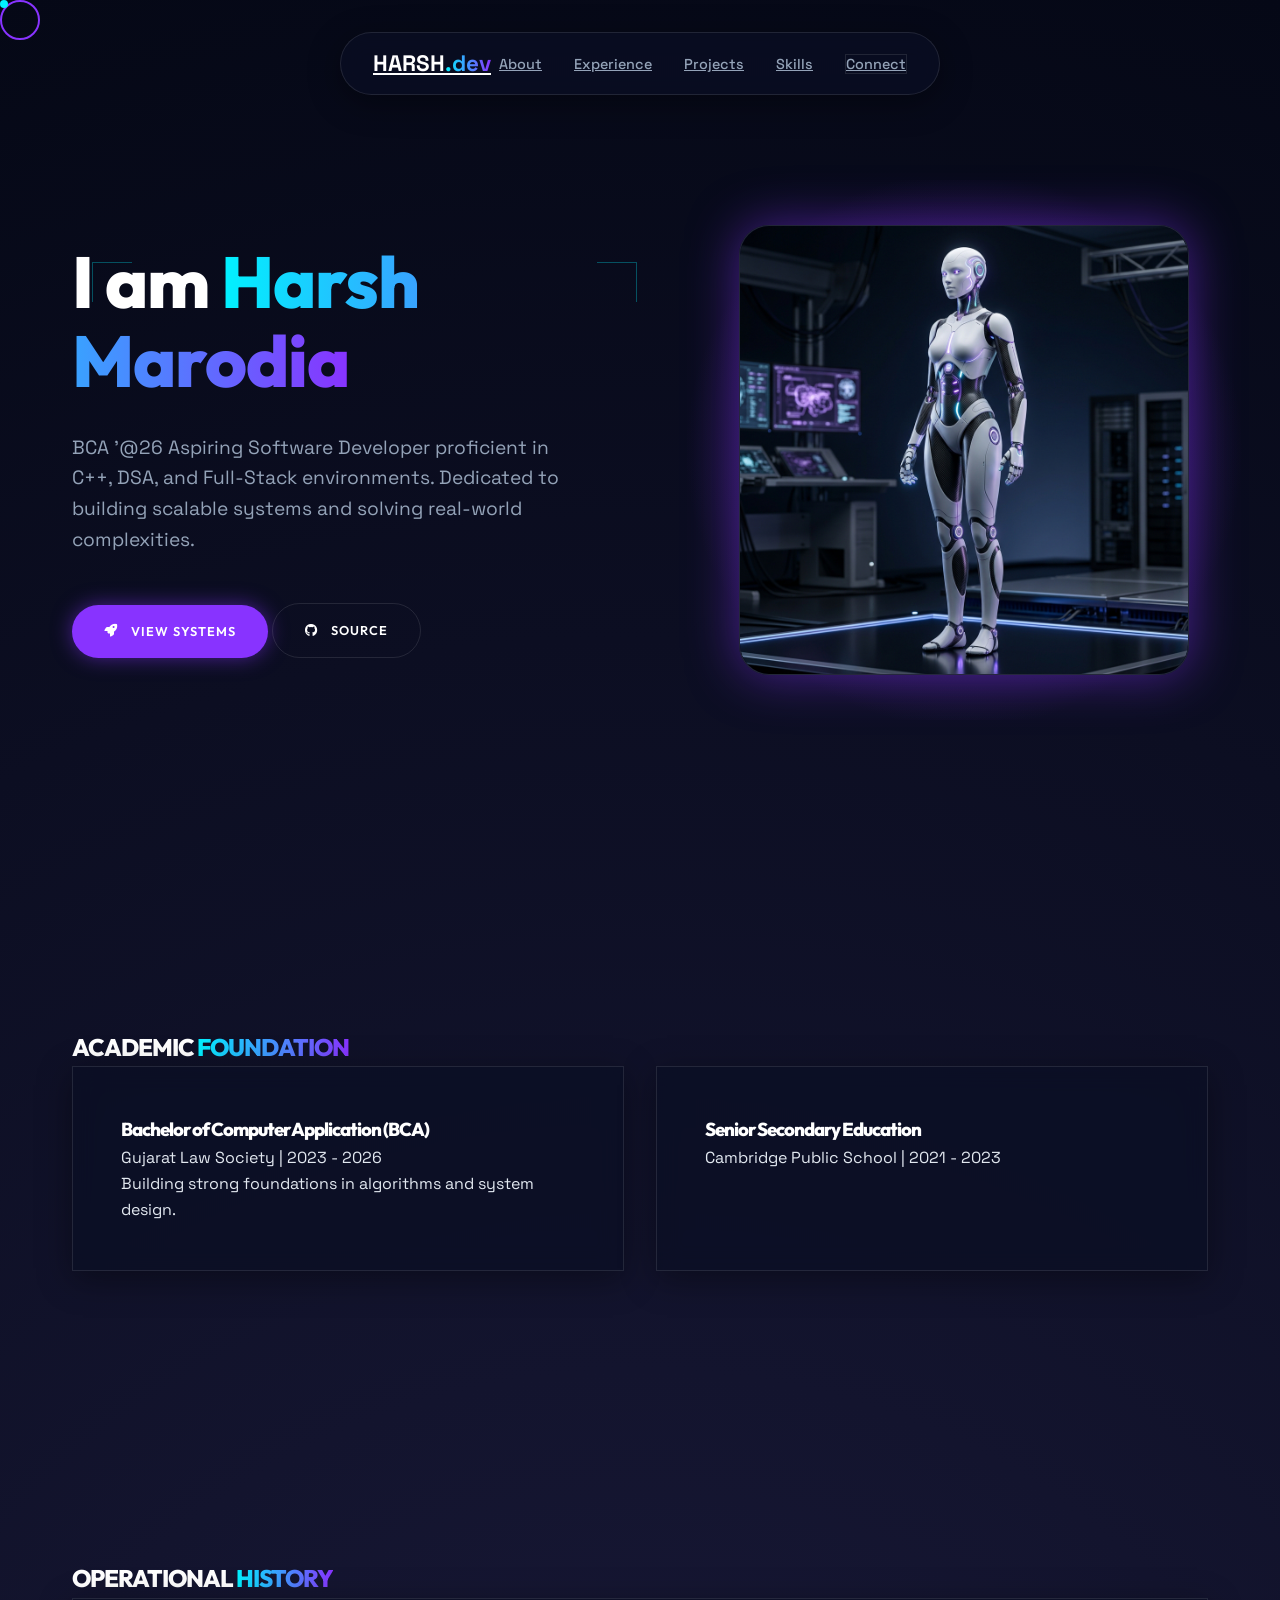
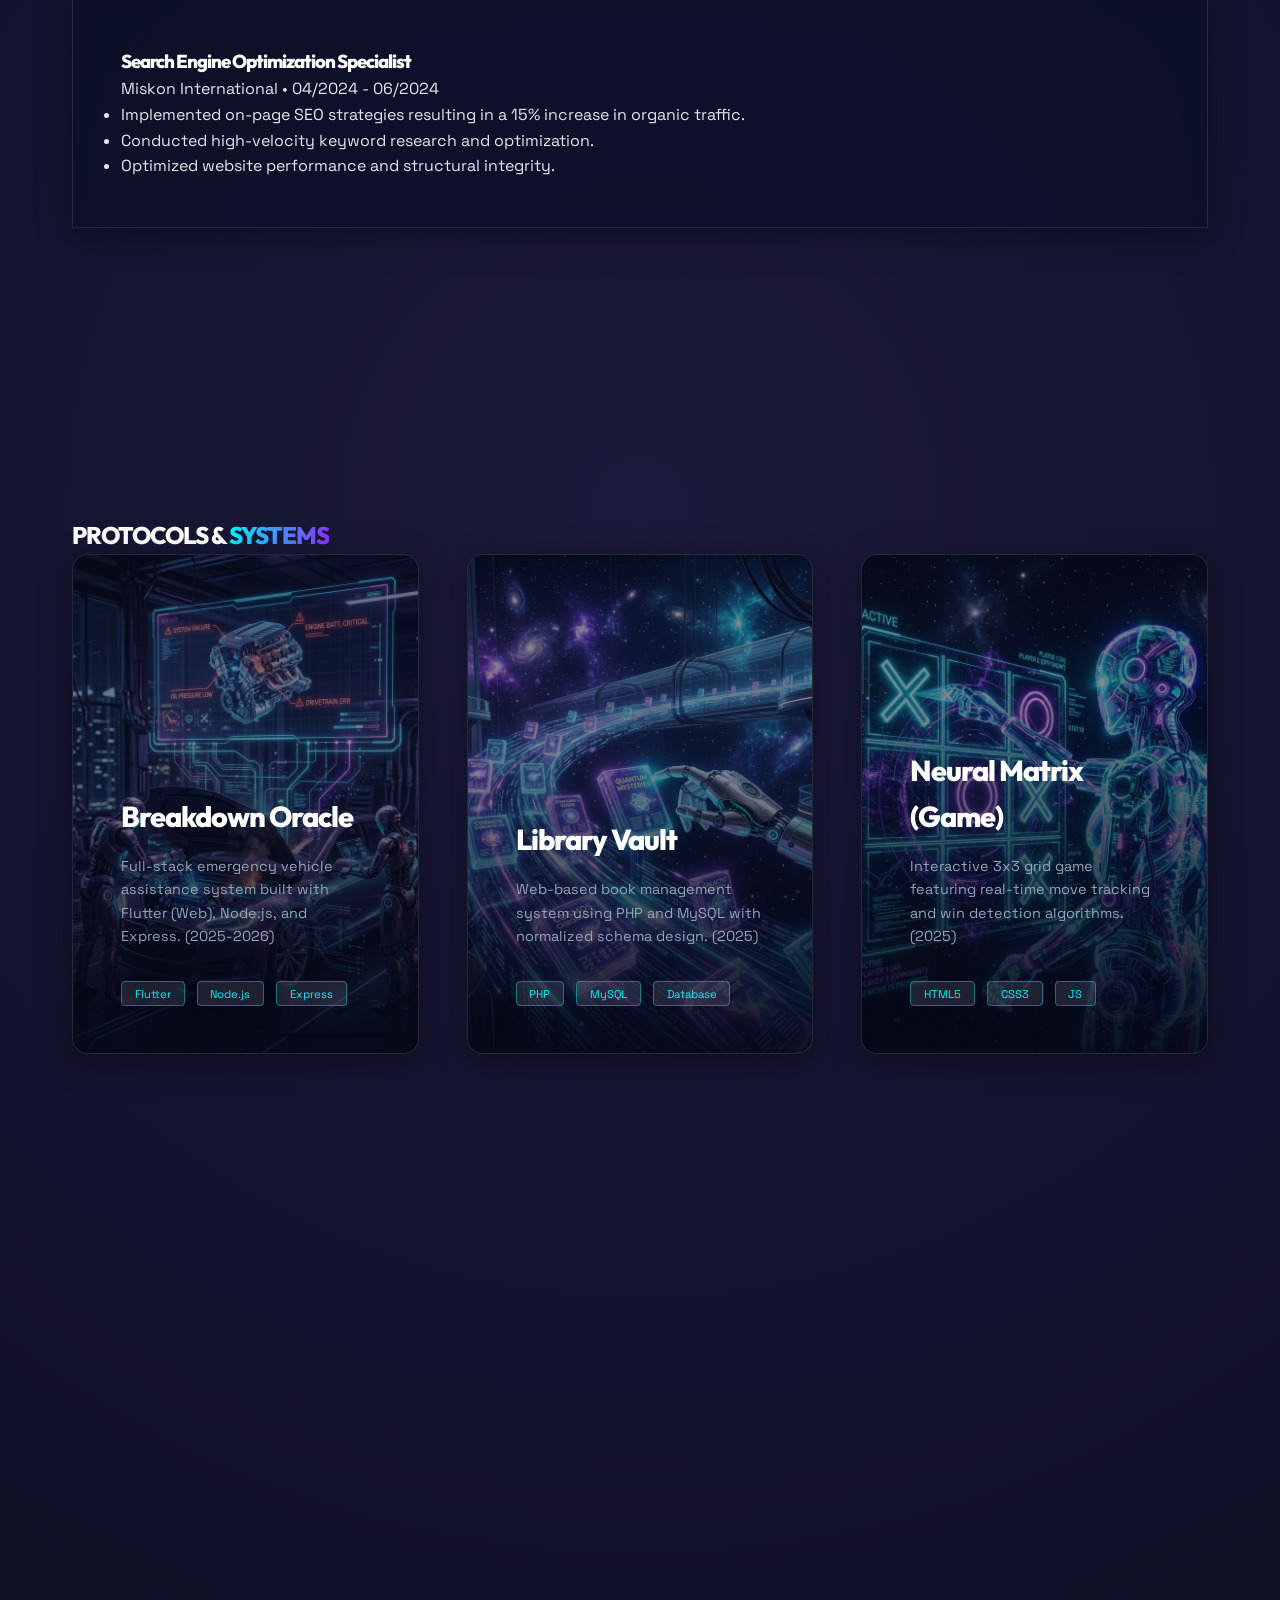
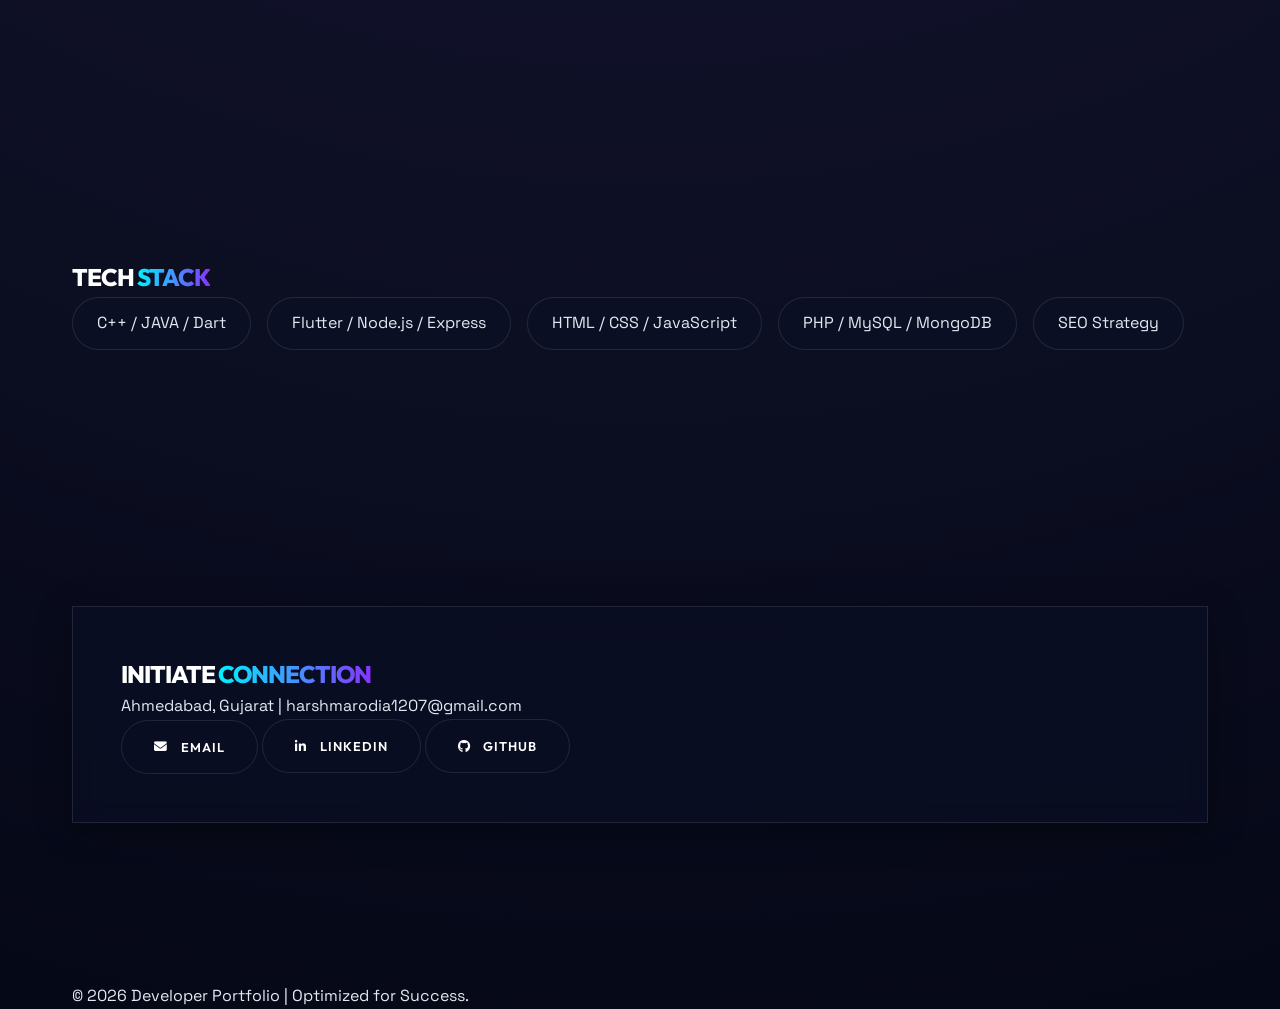
==== index.html @ f9ad29bb "fix: restore CSS layout and authentic resume content" ====
<!DOCTYPE html>
<html lang="en">
<head>
    <meta charset="UTF-8">
    <meta name="viewport" content="width=device-width, initial-scale=1.0">
    <title>Harsh Marodia | AI-Powered Software Developer & Full Stack Engineer</title>
    
    <!-- Primary SEO -->
    <meta name="title" content="Harsh Marodia | AI-Powered Software Developer">
    <meta name="description" content="Official Portfolio of Harsh Marodia. A visionary Software Developer specializing in AI integration, Full-Stack systems, and high-performance Web/Mobile applications.">
    <meta name="keywords" content="Harsh Marodia, Software Developer, AI Engineer, Full Stack Developer, Ahmedabad, Flutter, Node.js, PHP, Portfolio">
    <meta name="author" content="Harsh Marodia">

    <!-- Open Graph / Facebook -->
    <meta property="og:type" content="website">
    <meta property="og:url" content="https://github.com/Harshmarodia/harsh-marodia">
    <meta property="og:title" content="Harsh Marodia | AI-Powered Software Developer">
    <meta property="og:description" content="Exploring the intersection of AI and robust software engineering. View my latest protocols and systems.">
    <meta property="og:image" content="./hero_ai.png">

    <!-- Twitter -->
    <meta property="twitter:card" content="summary_large_image">
    <meta property="twitter:url" content="https://github.com/Harshmarodia/harsh-marodia">
    <meta property="twitter:title" content="Harsh Marodia | AI-Powered Software Developer">
    <meta property="twitter:description" content="Exploring the intersection of AI and robust software engineering. View my latest protocols and systems.">
    <meta property="twitter:image" content="./hero_ai.png">

    <!-- JSON-LD Structured Data for Google -->
    <script type="application/ld+json">
    {
      "@context": "https://schema.org",
      "@type": "Person",
      "name": "Harsh Marodia",
      "jobTitle": "Software Developer",
      "url": "https://github.com/Harshmarodia",
      "sameAs": [
        "https://linkedin.com/in/harsh-marodia-51506a228",
        "https://github.com/Harshmarodia"
      ],
      "knowsAbout": ["Artificial Intelligence", "Web Development", "Flutter", "Node.js", "C++"],
      "description": "Software Developer architecting next-gen digital environments with a focus on AI integration."
    }
    </script>
    
    <!-- Google Fonts -->
    <link rel="preconnect" href="https://fonts.googleapis.com">
    <link rel="preconnect" href="https://fonts.gstatic.com" crossorigin>
    
    <!-- Font Awesome for Icons -->
    <link rel="stylesheet" href="https://cdnjs.cloudflare.com/ajax/libs/font-awesome/6.4.0/css/all.min.css">
    
    <link rel="stylesheet" href="./index.css">
</head>
<body>
    <!-- Custom Cursor -->
    <div class="cursor-dot"></div>
    <div class="cursor-outline"></div>

    <!-- Mesh Gradient Background -->
    <div class="mesh-gradient">
        <div class="mesh-ball ball-1"></div>
        <div class="mesh-ball ball-2"></div>
        <div class="mesh-ball ball-3"></div>
    </div>

    <!-- Navigation -->
    <nav class="navbar glass" id="navbar">
        <div class="nav-container">
            <a href="#home" class="logo">HARSH<span class="gradient-text">.dev</span></a>
            <ul class="nav-links" id="nav-links">
                <li><a href="#about">About</a></li>
                <li><a href="#experience">Experience</a></li>
                <li><a href="#projects">Projects</a></li>
                <li><a href="#skills">Skills</a></li>
                <li><a href="#contact" class="btn-nav btn-outline">Connect</a></li>
            </ul>
            <div class="hamburger" id="hamburger">
                <i class="fas fa-bars"></i>
            </div>
        </div>
    </nav>

    <!-- Hero Section -->
    <header id="home" class="hero">
        <div class="container hero-grid">
            <div class="hero-content reveal-up">
                <div class="hud-corner tl"></div>
                <div class="hud-corner tr"></div>
                <h1 class="name">I am <span class="gradient-text">Harsh Marodia</span></h1>
                <p class="summary">
                    BCA '@26 Aspiring Software Developer proficient in C++, DSA, and Full-Stack environments. Dedicated to building scalable systems and solving real-world complexities.
                </p>
                <div class="hero-cta">
                    <a href="#projects" class="btn btn-primary"><i class="fas fa-rocket"></i> View Systems</a>
                    <a href="https://github.com/Harshmarodia" target="_blank" class="btn btn-outline"><i class="fab fa-github"></i> Source</a>
                </div>
            </div>
            <div class="hero-visual reveal-up">
                <div class="hero-aura"></div>
                <div class="hero-image-wrapper glass">
                    <img src="./hero_ai.png" alt="Futuristic AI representaton of Software Engineering">
                </div>
            </div>
        </div>
    </header>

    <!-- About Section -->
    <section id="about" class="section">
        <div class="container reveal-up">
            <div class="section-title">
                <h2>ACADEMIC <span class="gradient-text">FOUNDATION</span></h2>
            </div>
            <div class="grid-2">
                <div class="glass exp-card">
                    <h3>Bachelor of Computer Application (BCA)</h3>
                    <p class="text-dim">Gujarat Law Society | 2023 - 2026</p>
                    <p>Building strong foundations in algorithms and system design.</p>
                </div>
                <div class="glass exp-card">
                    <h3>Senior Secondary Education</h3>
                    <p class="text-dim">Cambridge Public School | 2021 - 2023</p>
                </div>
            </div>
        </div>
    </section>

    <!-- Experience Section -->
    <section id="experience" class="section">
        <div class="container reveal-up">
            <div class="section-title">
                <h2>OPERATIONAL <span class="gradient-text">HISTORY</span></h2>
            </div>
            <div class="timeline-container">
                <div class="glass exp-card reveal-up">
                    <div class="exp-header">
                        <div>
                            <h3 class="role">Search Engine Optimization Specialist</h3>
                            <span class="company">Miskon International  •  04/2024 - 06/2024</span>
                        </div>
                    </div>
                    <ul class="duties">
                        <li>Implemented on-page SEO strategies resulting in a 15% increase in organic traffic.</li>
                        <li>Conducted high-velocity keyword research and optimization.</li>
                        <li>Optimized website performance and structural integrity.</li>
                    </ul>
                </div>
            </div>
        </div>
    </section>

    <!-- Projects Section -->
    <section id="projects" class="section">
        <div class="container">
            <div class="section-title reveal-up">
                <h2>PROTOCOLS & <span class="gradient-text">SYSTEMS</span></h2>
            </div>
            
            <div class="projects-grid">
                <!-- Project: On-Demand Vehicle Service -->
                <div class="project-card glass reveal-up">
                    <div class="project-img-container">
                        <img src="./breakdown_ai.png" alt="On-Demand Vehicle Service App Visualization">
                    </div>
                    <div class="project-info">
                        <h3>Breakdown Oracle</h3>
                        <p>Full-stack emergency vehicle assistance system built with Flutter (Web), Node.js, and Express. (2025-2026)</p>
                        <div class="tech-stack">
                            <span class="tech-tag">Flutter</span>
                            <span class="tech-tag">Node.js</span>
                            <span class="tech-tag">Express</span>
                        </div>
                    </div>
                </div>

                <!-- Project: Library Management -->
                <div class="project-card glass reveal-up">
                    <div class="project-img-container">
                        <img src="./library_ai.png" alt="Library Management System Visualization">
                    </div>
                    <div class="project-info">
                        <h3>Library Vault</h3>
                        <p>Web-based book management system using PHP and MySQL with normalized schema design. (2025)</p>
                        <div class="tech-stack">
                            <span class="tech-tag">PHP</span>
                            <span class="tech-tag">MySQL</span>
                            <span class="tech-tag">Database</span>
                        </div>
                    </div>
                </div>

                <!-- Project: Tic Tac Toe -->
                <div class="project-card glass reveal-up">
                    <div class="project-img-container">
                        <img src="./tictactoe_ai.png" alt="Tic Tac Toe Game Visualization">
                    </div>
                    <div class="project-info">
                        <h3>Neural Matrix (Game)</h3>
                        <p>Interactive 3x3 grid game featuring real-time move tracking and win detection algorithms. (2025)</p>
                        <div class="tech-stack">
                            <span class="tech-tag">HTML5</span>
                            <span class="tech-tag">CSS3</span>
                            <span class="tech-tag">JS</span>
                        </div>
                    </div>
                </div>

                <!-- Project: Blog -->
                <div class="project-card glass reveal-up">
                    <div class="project-img-container">
                        <img src="./blog_ai.png" alt="Multi-page Blog Visualization">
                    </div>
                    <div class="project-info">
                        <h3>Global Blog Portal</h3>
                        <p>Responsive multi-page blog system focusing on navigation and layout structuring. (2023)</p>
                        <div class="tech-stack">
                            <span class="tech-tag">HTML</span>
                            <span class="tech-tag">CSS</span>
                            <span class="tech-tag">JS</span>
                        </div>
                    </div>
                </div>

                <!-- Project: e-Commerce -->
                <div class="project-card glass reveal-up">
                    <div class="project-img-container">
                        <img src="./ecommerce_ai.png" alt="e-Commerce Webpage Visualization">
                    </div>
                    <div class="project-info">
                        <h3>E-Commerce Frontier</h3>
                        <p>Shopify-based store with customized product pages and optimized UI/UX flows. (2024)</p>
                        <div class="tech-stack">
                            <span class="tech-tag">Shopify</span>
                            <span class="tech-tag">UI/UX</span>
                            <span class="tech-tag">Design</span>
                        </div>
                    </div>
                </div>

                <!-- Project: Coffee Blog -->
                <div class="project-card glass reveal-up">
                    <div class="project-img-container">
                        <img src="./blog_ai.png" alt="Coffee Blog Visualization">
                    </div>
                    <div class="project-info">
                        <h3>Brew Master Blog</h3>
                        <p>WordPress-powered blog integrated with WooCommerce for coffee enthusiasts. (2024)</p>
                        <div class="tech-stack">
                            <span class="tech-tag">WordPress</span>
                            <span class="tech-tag">WooCommerce</span>
                        </div>
                    </div>
                </div>
            </div>
        </div>
    </section>

    <!-- Skills Cloud -->
    <section id="skills" class="section">
        <div class="container reveal-up">
            <div class="section-title">
                <h2>TECH <span class="gradient-text">STACK</span></h2>
            </div>
            <div class="tag-cloud">
                <span class="skill-tag">C++ / JAVA / Dart</span>
                <span class="skill-tag">Flutter / Node.js / Express</span>
                <span class="skill-tag">HTML / CSS / JavaScript</span>
                <span class="skill-tag">PHP / MySQL / MongoDB</span>
                <span class="skill-tag">SEO Strategy</span>
            </div>
        </div>
    </section>

    <!-- Contact & Networking -->
    <section id="contact" class="section">
        <div class="container reveal-up">
            <div class="glass exp-card text-center">
                <h2>INITIATE <span class="gradient-text">CONNECTION</span></h2>
                <p>Ahmedabad, Gujarat | harshmarodia1207@gmail.com</p>
                <div class="contact-links mt-3">
                    <a href="mailto:harshmarodia1207@gmail.com" class="btn btn-outline"><i class="fas fa-envelope"></i> EMAIL</a>
                    <a href="https://linkedin.com/in/harsh-marodia-51506a228" target="_blank" class="btn btn-outline"><i class="fab fa-linkedin-in"></i> LINKEDIN</a>
                    <a href="https://github.com/Harshmarodia" target="_blank" class="btn btn-outline"><i class="fab fa-github"></i> GITHUB</a>
                </div>
            </div>
        </div>
    </section>

    <footer class="footer">
        <div class="container flex-footer">
            <p class="text-dim">&copy; 2026 Developer Portfolio | Optimized for Success.</p>
        </div>
    </footer>

    <script src="./main.js"></script>
</body>
</html>
---- index.css ----
@import url('https://fonts.googleapis.com/css2?family=Outfit:wght@300;400;500;600;700;800&family=Space+Grotesk:wght@300;400;500;600;700&display=swap');

:root {
  /* Elite Cyber-Premium Palette */
  --bg-deep: #050816;
  --bg-dark: #0a0f24;
  --bg-glass: rgba(10, 15, 36, 0.7);
  
  --primary: #8833ff; /* Cosmic Violet */
  --primary-glow: rgba(136, 51, 255, 0.5);
  --accent: #00f2ff; /* Cyan Flare */
  --accent-glow: rgba(0, 242, 255, 0.4);
  
  --text-main: #e2e8f0;
  --text-dim: #94a3b8;
  --text-white: #ffffff;
  
  --border-glass: rgba(255, 255, 255, 0.1);
  --radius-lg: 16px;
  --radius-md: 12px;
  
  --font-heading: 'Outfit', sans-serif;
  --font-body: 'Space Grotesk', sans-serif;
  
  --transition: 0.4s cubic-bezier(0.23, 1, 0.32, 1);
}

* {
  margin: 0;
  padding: 0;
  box-sizing: border-box;
  cursor: none; /* We use custom cursor */
}

html {
  scroll-behavior: smooth;
  background-color: var(--bg-deep);
  color: var(--text-main);
  font-family: var(--font-body);
  overflow-x: hidden;
}

body {
  line-height: 1.6;
  -webkit-font-smoothing: antialiased;
  background: radial-gradient(circle at 50% 50%, #1a1a3a 0%, #050816 100%);
}

/* Custom Cursor */
.cursor-dot {
  width: 8px;
  height: 8px;
  background: var(--accent);
  position: fixed;
  border-radius: 50%;
  pointer-events: none;
  z-index: 9999;
  transition: transform 0.1s ease;
}

.cursor-outline {
  width: 40px;
  height: 40px;
  border: 2px solid var(--primary);
  position: fixed;
  border-radius: 50%;
  pointer-events: none;
  z-index: 9998;
  transition: all 0.2s ease-out;
}

/* Mesh Gradient Background */
.mesh-gradient {
  position: fixed;
  top: 0;
  left: 0;
  width: 100%;
  height: 100%;
  z-index: -1;
  overflow: hidden;
  filter: blur(100px);
  opacity: 0.4;
}

.mesh-ball {
  position: absolute;
  border-radius: 50%;
  animation: float 20s infinite alternate;
}

.ball-1 { width: 600px; height: 600px; background: var(--primary); top: -10%; left: -10%; }
.ball-2 { width: 500px; height: 500px; background: var(--accent); bottom: -10%; right: -10%; animation-duration: 25s; }
.ball-3 { width: 400px; height: 400px; background: #ff3388; top: 40%; left: 30%; animation-duration: 30s; }

@keyframes float {
  0% { transform: translate(0, 0) scale(1); }
  100% { transform: translate(100px, 50px) scale(1.2); }
}

/* Glassmorphism Classes */
.glass {
  background: var(--bg-glass);
  backdrop-filter: blur(12px);
  -webkit-backdrop-filter: blur(12px);
  border: 1px solid var(--border-glass);
  box-shadow: 0 8px 32px 0 rgba(0, 0, 0, 0.37);
}

/* Utilities */
.container {
  max-width: 1200px;
  margin: 0 auto;
  padding: 0 2rem;
}

.section { padding: 8rem 0; position: relative; }
.reveal-up { opacity: 0; transform: translateY(40px); transition: all 1s var(--transition); }
.reveal-up.active { opacity: 1; transform: translateY(0); }

/* Typography */
h1, h2, h3 { font-family: var(--font-heading); font-weight: 800; color: var(--text-white); letter-spacing: -1px; }
.gradient-text { background: linear-gradient(90deg, var(--accent), var(--primary)); -webkit-background-clip: text; -webkit-text-fill-color: transparent; }

/* Navbar */
.navbar {
  position: fixed;
  top: 2rem;
  left: 50%;
  transform: translateX(-50%);
  width: auto;
  min-width: 600px;
  padding: 0.8rem 2rem;
  border-radius: 50px;
  z-index: 1000;
  transition: all var(--transition);
}

.navbar.scrolled {
  top: 1rem;
  padding: 0.5rem 1.5rem;
  min-width: 500px;
}

.nav-container { display: flex; justify-content: space-between; align-items: center; width: 100%; }
.logo { font-size: 1.4rem; font-weight: 800; color: var(--text-white); white-space: nowrap; }
.nav-links { display: flex; list-style: none; gap: 2rem; align-items: center; transition: all 0.5s var(--transition); }
.nav-links a { font-size: 0.9rem; color: var(--text-dim); font-weight: 500; transition: color 0.3s; white-space: nowrap; }
.nav-links a:hover { color: var(--accent); }

.hamburger {
  display: none;
  cursor: pointer;
  color: var(--text-white);
  font-size: 1.5rem;
}

@media (max-width: 968px) {
  .navbar { width: 90%; min-width: unset; top: 1rem; border-radius: 20px; }
  .hamburger { display: block; }
  .nav-links {
    position: fixed;
    top: 5rem;
    right: -100%;
    flex-direction: column;
    background: var(--bg-glass);
    backdrop-filter: blur(20px);
    width: 250px;
    height: auto;
    padding: 2rem;
    border-radius: 20px;
    border: 1px solid var(--border-glass);
    gap: 1.5rem;
  }
  .nav-links.active { right: 1rem; }
}

/* Hero Section */
.hero {
  height: 100vh;
  display: flex;
  align-items: center;
  justify-content: center;
  padding-top: 0;
}

.hero-grid {
  display: grid;
  grid-template-columns: 1.2fr 1fr;
  align-items: center;
  gap: 4rem;
}

.hero-content h1 { font-size: 4.5rem; line-height: 1.1; margin-bottom: 2rem; }
.hero-content p { font-size: 1.2rem; color: var(--text-dim); margin-bottom: 3rem; max-width: 500px; }

.hero-visual {
  position: relative;
  display: flex;
  justify-content: center;
}

.hero-image-wrapper {
  position: relative;
  width: 100%;
  max-width: 450px;
  border-radius: 30px;
  overflow: hidden;
  box-shadow: 0 0 50px var(--primary-glow);
}

.hero-image-wrapper img { width: 100%; display: block; border-radius: 30px; }

.hero-aura {
  position: absolute;
  top: 50%;
  left: 50%;
  transform: translate(-50%, -50%);
  width: 120%;
  height: 120%;
  background: radial-gradient(circle, var(--primary-glow) 0%, transparent 70%);
  z-index: -1;
  animation: pulse 4s infinite alternate;
}

@keyframes pulse {
  0% { opacity: 0.3; transform: translate(-50%, -50%) scale(1); }
  100% { opacity: 0.6; transform: translate(-50%, -50%) scale(1.1); }
}

/* Buttons */
.btn {
  padding: 1rem 2rem;
  border-radius: 50px;
  font-weight: 600;
  font-family: var(--font-heading);
  text-transform: uppercase;
  letter-spacing: 1px;
  font-size: 0.8rem;
  transition: all var(--transition);
  display: inline-flex;
  align-items: center;
  gap: 0.8rem;
  text-decoration: none;
}

.btn-primary { background: var(--primary); color: white; border: none; box-shadow: 0 0 20px var(--primary-glow); }
.btn-primary:hover { transform: scale(1.05); box-shadow: 0 0 30px var(--primary-glow); }

.btn-outline { background: transparent; color: white; border: 1px solid var(--border-glass); }
.btn-outline:hover { background: var(--border-glass); border-color: var(--accent); }

/* Projects */
.projects-grid {
  display: grid;
  grid-template-columns: repeat(3, 1fr);
  gap: 3rem;
}

.project-card {
  border-radius: var(--radius-lg);
  overflow: hidden;
  position: relative;
  height: 500px;
  transition: all var(--transition);
}

.project-img-container {
  position: absolute;
  top: 0;
  left: 0;
  width: 100%;
  height: 100%;
  z-index: 1;
}

.project-img-container img { width: 100%; height: 100%; object-fit: cover; opacity: 0.5; transition: 0.5s; }

.project-card:hover .project-img-container img { opacity: 0.8; transform: scale(1.1); }

.project-info {
  position: absolute;
  bottom: 0;
  left: 0;
  width: 100%;
  padding: 3rem;
  z-index: 2;
  background: linear-gradient(to top, rgba(5, 8, 22, 0.9) 0%, transparent 100%);
}

.project-info h3 { font-size: 1.8rem; margin-bottom: 1rem; }
.project-info p { color: var(--text-dim); margin-bottom: 2rem; font-size: 0.9rem; }

.tech-tag {
  background: rgba(255, 255, 255, 0.1);
  padding: 0.3rem 0.8rem;
  border-radius: 4px;
  font-size: 0.7rem;
  margin-right: 0.5rem;
  color: var(--accent);
  border: 1px solid var(--accent-glow);
}

/* HUD elements */
.hud-corner {
  position: absolute;
  width: 40px;
  height: 40px;
  border: 1px solid var(--accent);
  opacity: 0.3;
}

.tl { top: 20px; left: 20px; border-right: none; border-bottom: none; }
.tr { top: 20px; right: 20px; border-left: none; border-bottom: none; }
.bl { bottom: 20px; left: 20px; border-right: none; border-top: none; }
.br { bottom: 20px; right: 20px; border-left: none; border-top: none; }

/* Experience & Skills */
.exp-card { padding: 3rem; margin-bottom: 2rem; }
.grid-2 { display: grid; grid-template-columns: 1fr 1fr; gap: 2rem; }
.tag-cloud { display: flex; flex-wrap: wrap; gap: 1rem; }
.skill-tag {
  background: var(--bg-dark);
  border: 1px solid var(--border-glass);
  padding: 0.8rem 1.5rem;
  border-radius: 50px;
  transition: all 0.3s;
}
.skill-tag:hover { border-color: var(--accent); color: var(--accent); transform: translateY(-5px); }

/* Responsive */
@media (max-width: 1200px) {
  .projects-grid { grid-template-columns: repeat(2, 1fr); }
}

@media (max-width: 968px) {
  .hero-grid { grid-template-columns: 1fr; text-align: center; }
  .hero-content h1 { font-size: 3rem; }
  .hero-content p { margin: 0 auto 2rem; }
  .navbar { min-width: 90%; }
  .grid-2 { grid-template-columns: 1fr; }
}

@media (max-width: 768px) {
  .projects-grid { grid-template-columns: 1fr; }
  .project-card { height: 400px; }
}
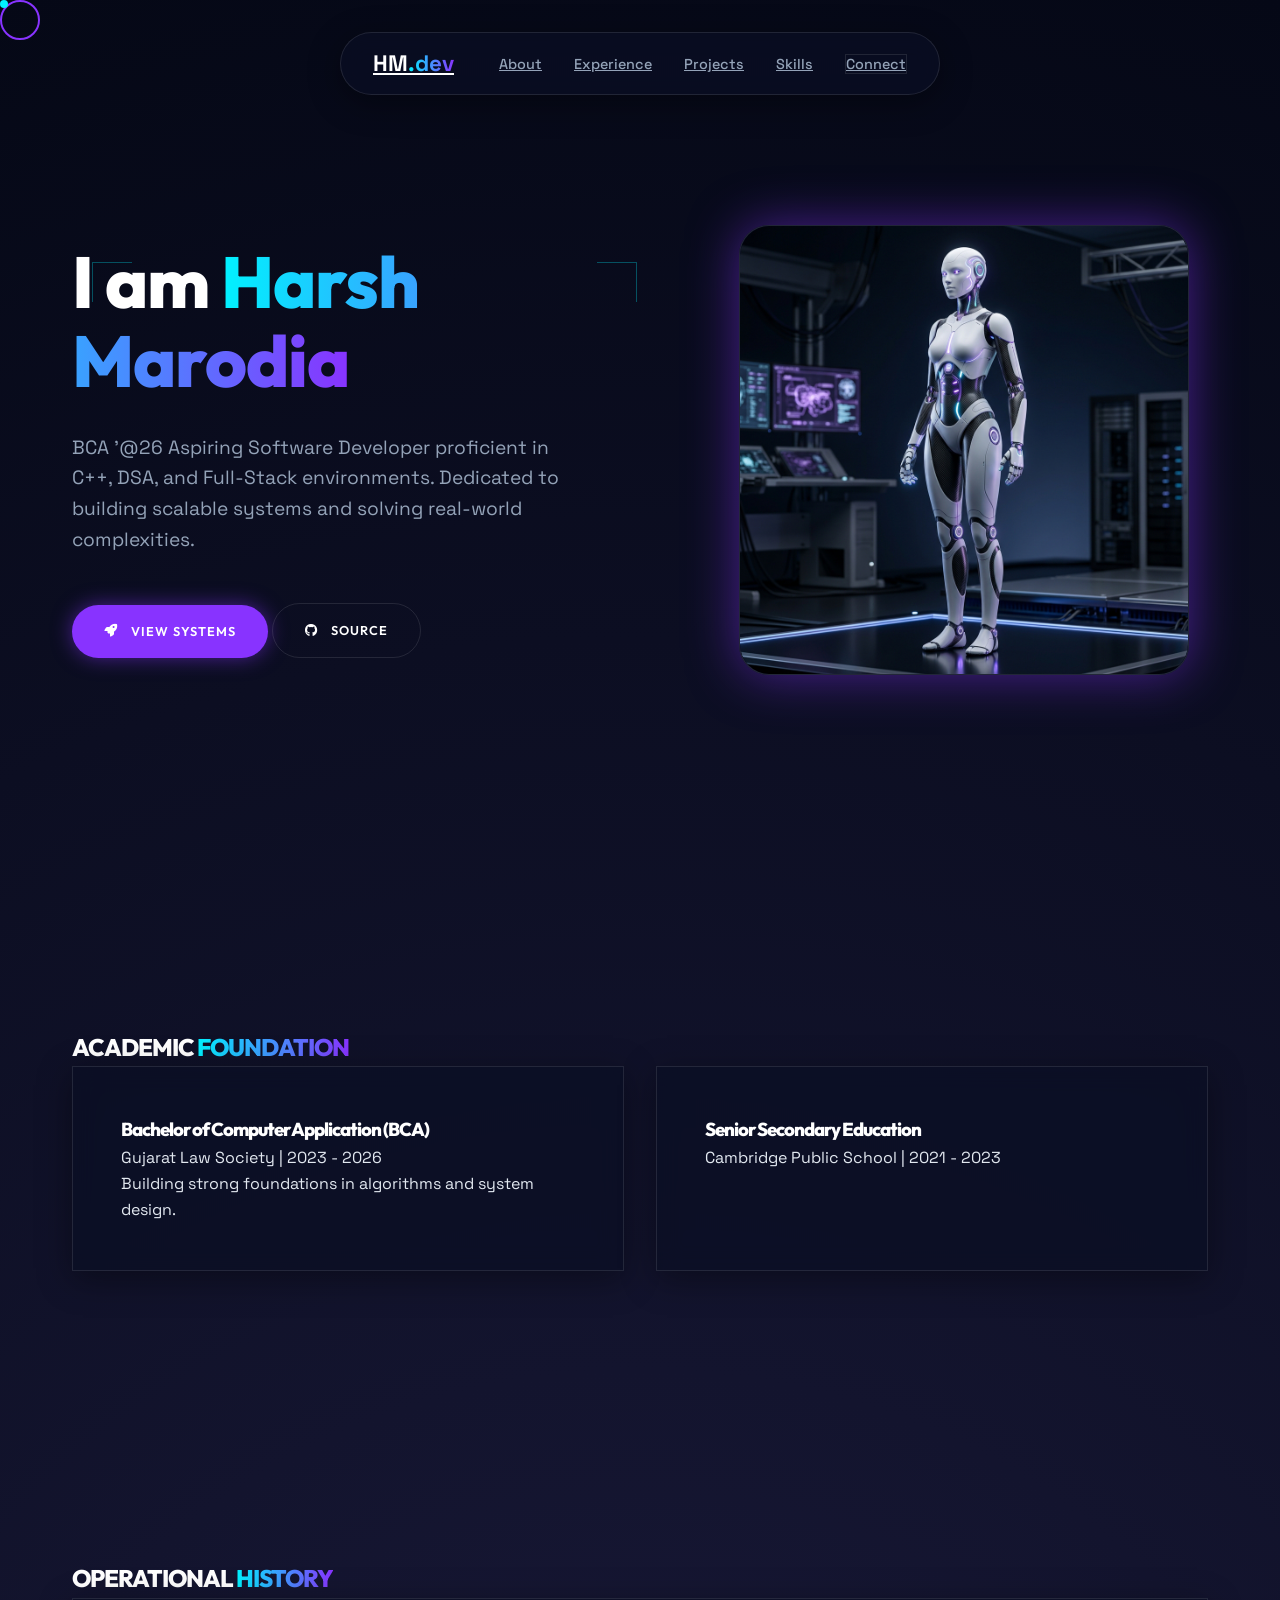
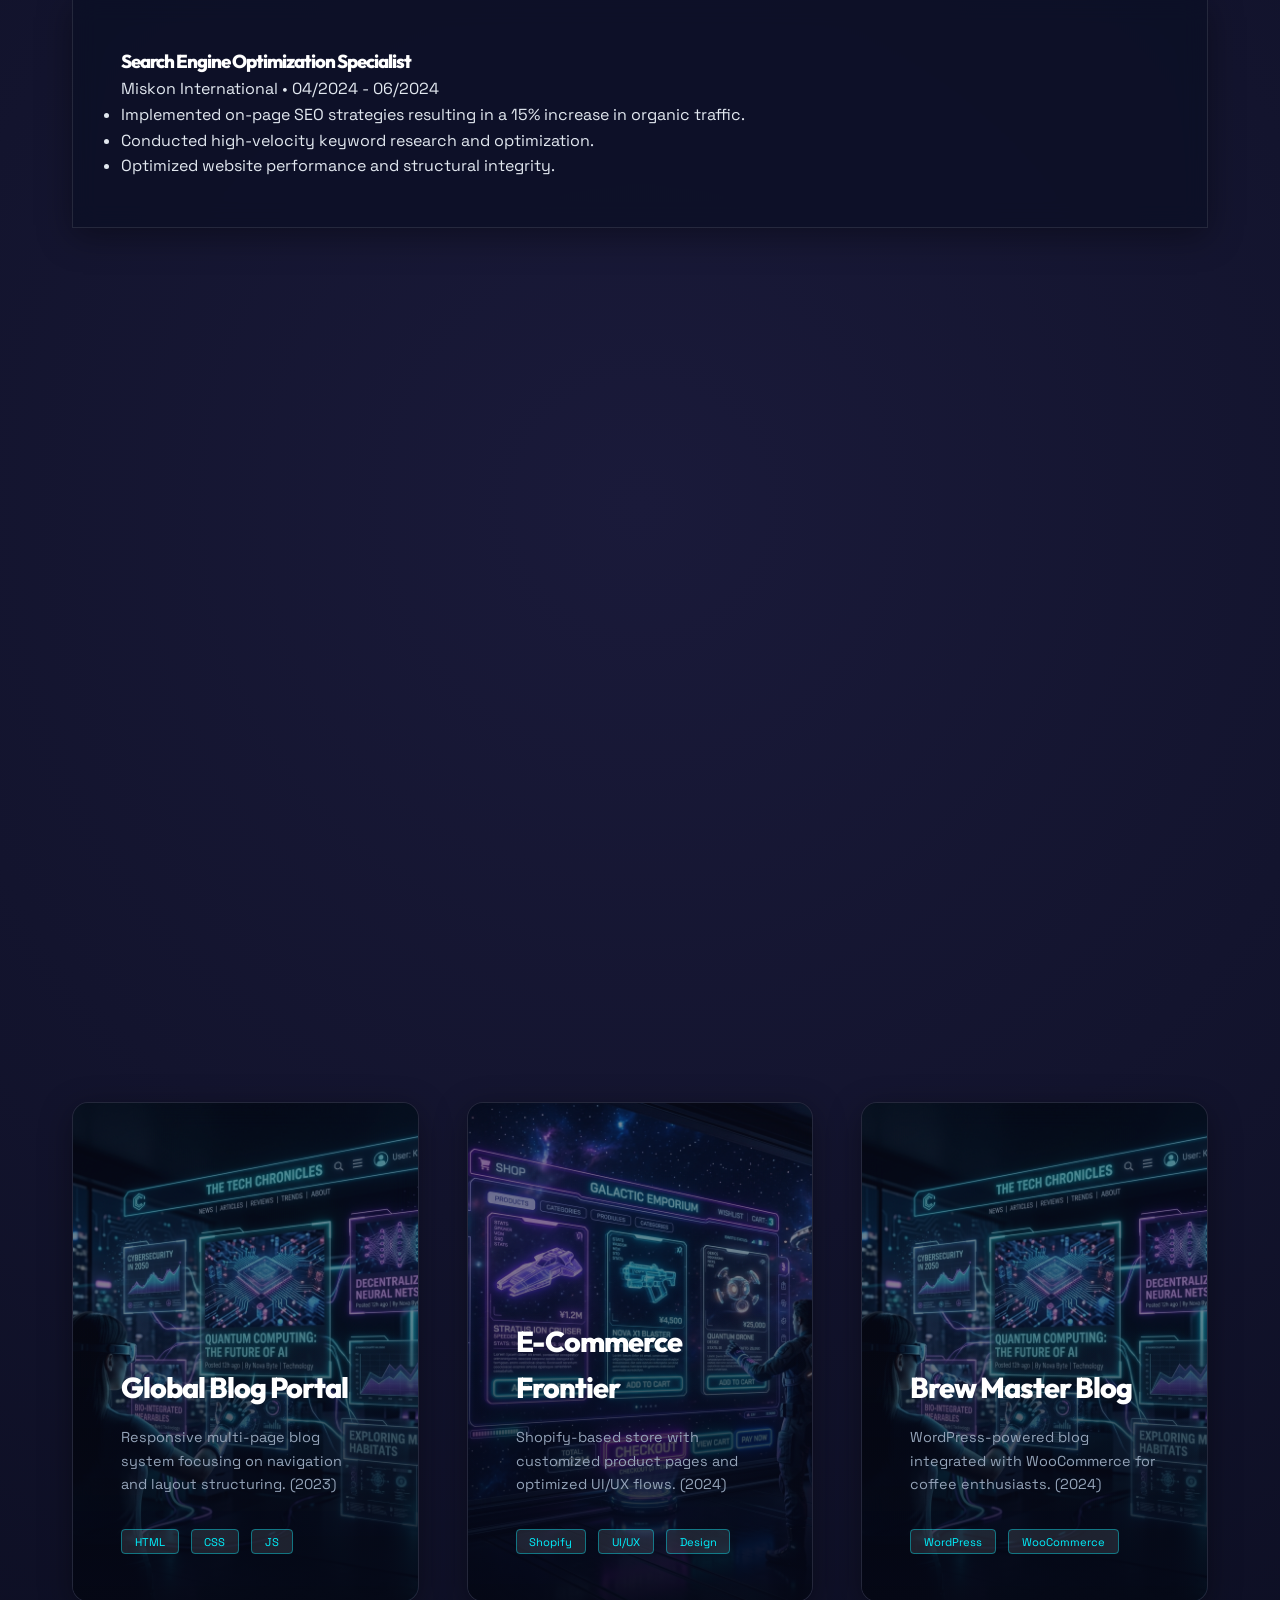
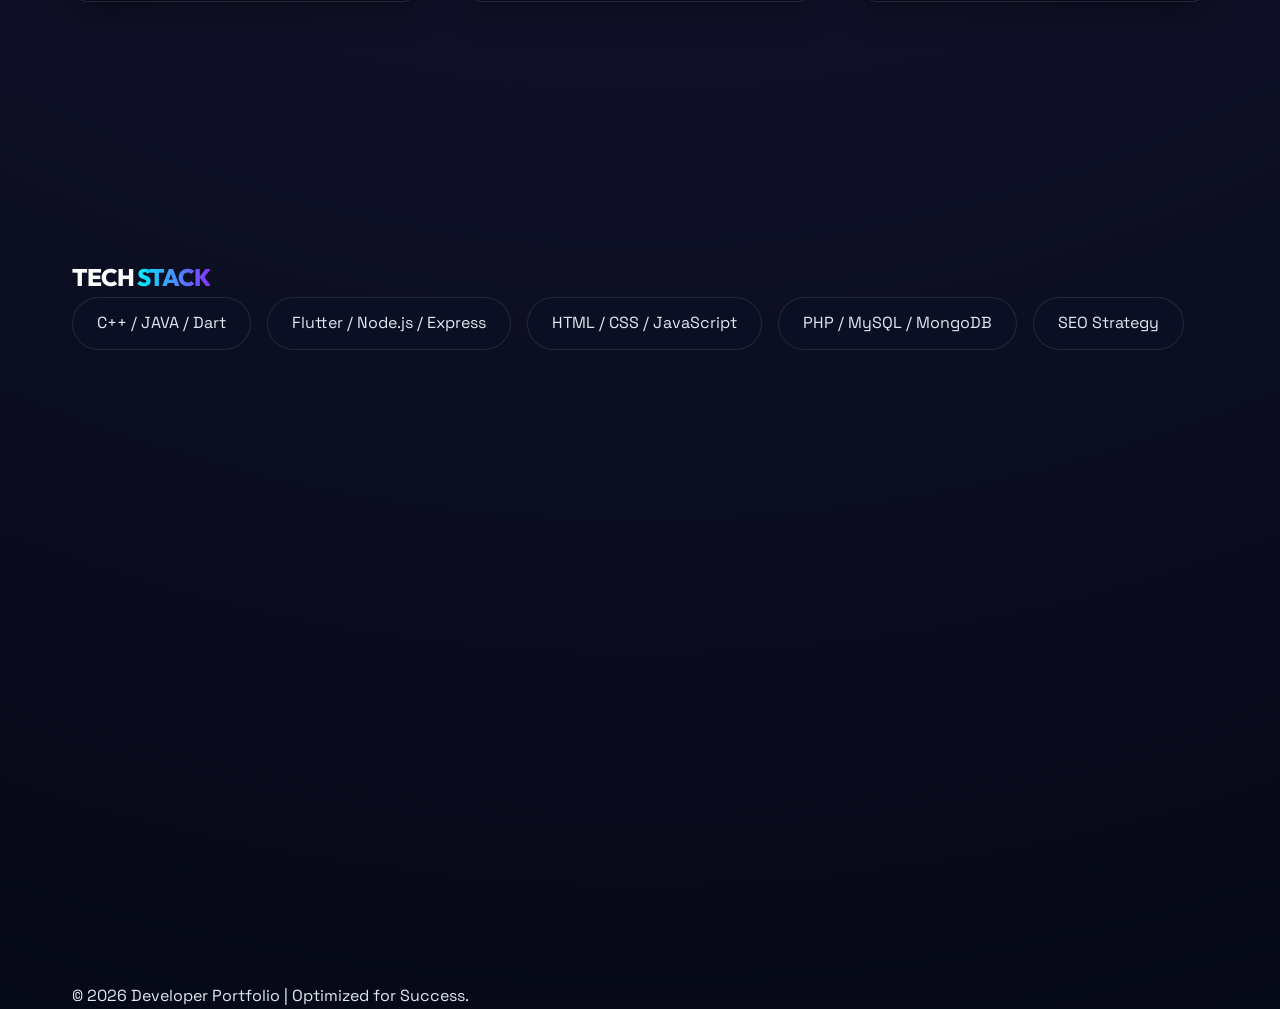
==== commit 8bf0ecf6: "fix: restore stable structure and finalize image containment" ====
--- a/index.html
+++ b/index.html
@@ -66,7 +66,7 @@
     <!-- Navigation -->
     <nav class="navbar glass" id="navbar">
         <div class="nav-container">
-            <a href="#home" class="logo">HARSH<span class="gradient-text">.dev</span></a>
+            <a href="#home" class="logo">HM<span class="gradient-text">.dev</span></a>
             <ul class="nav-links" id="nav-links">
                 <li><a href="#about">About</a></li>
                 <li><a href="#experience">Experience</a></li>
@@ -96,8 +96,8 @@
                 </div>
             </div>
             <div class="hero-visual reveal-up">
-                <div class="hero-aura"></div>
                 <div class="hero-image-wrapper glass">
+                    <div class="hero-aura"></div>
                     <img src="./hero_ai.png" alt="Futuristic AI representaton of Software Engineering">
                 </div>
             </div>
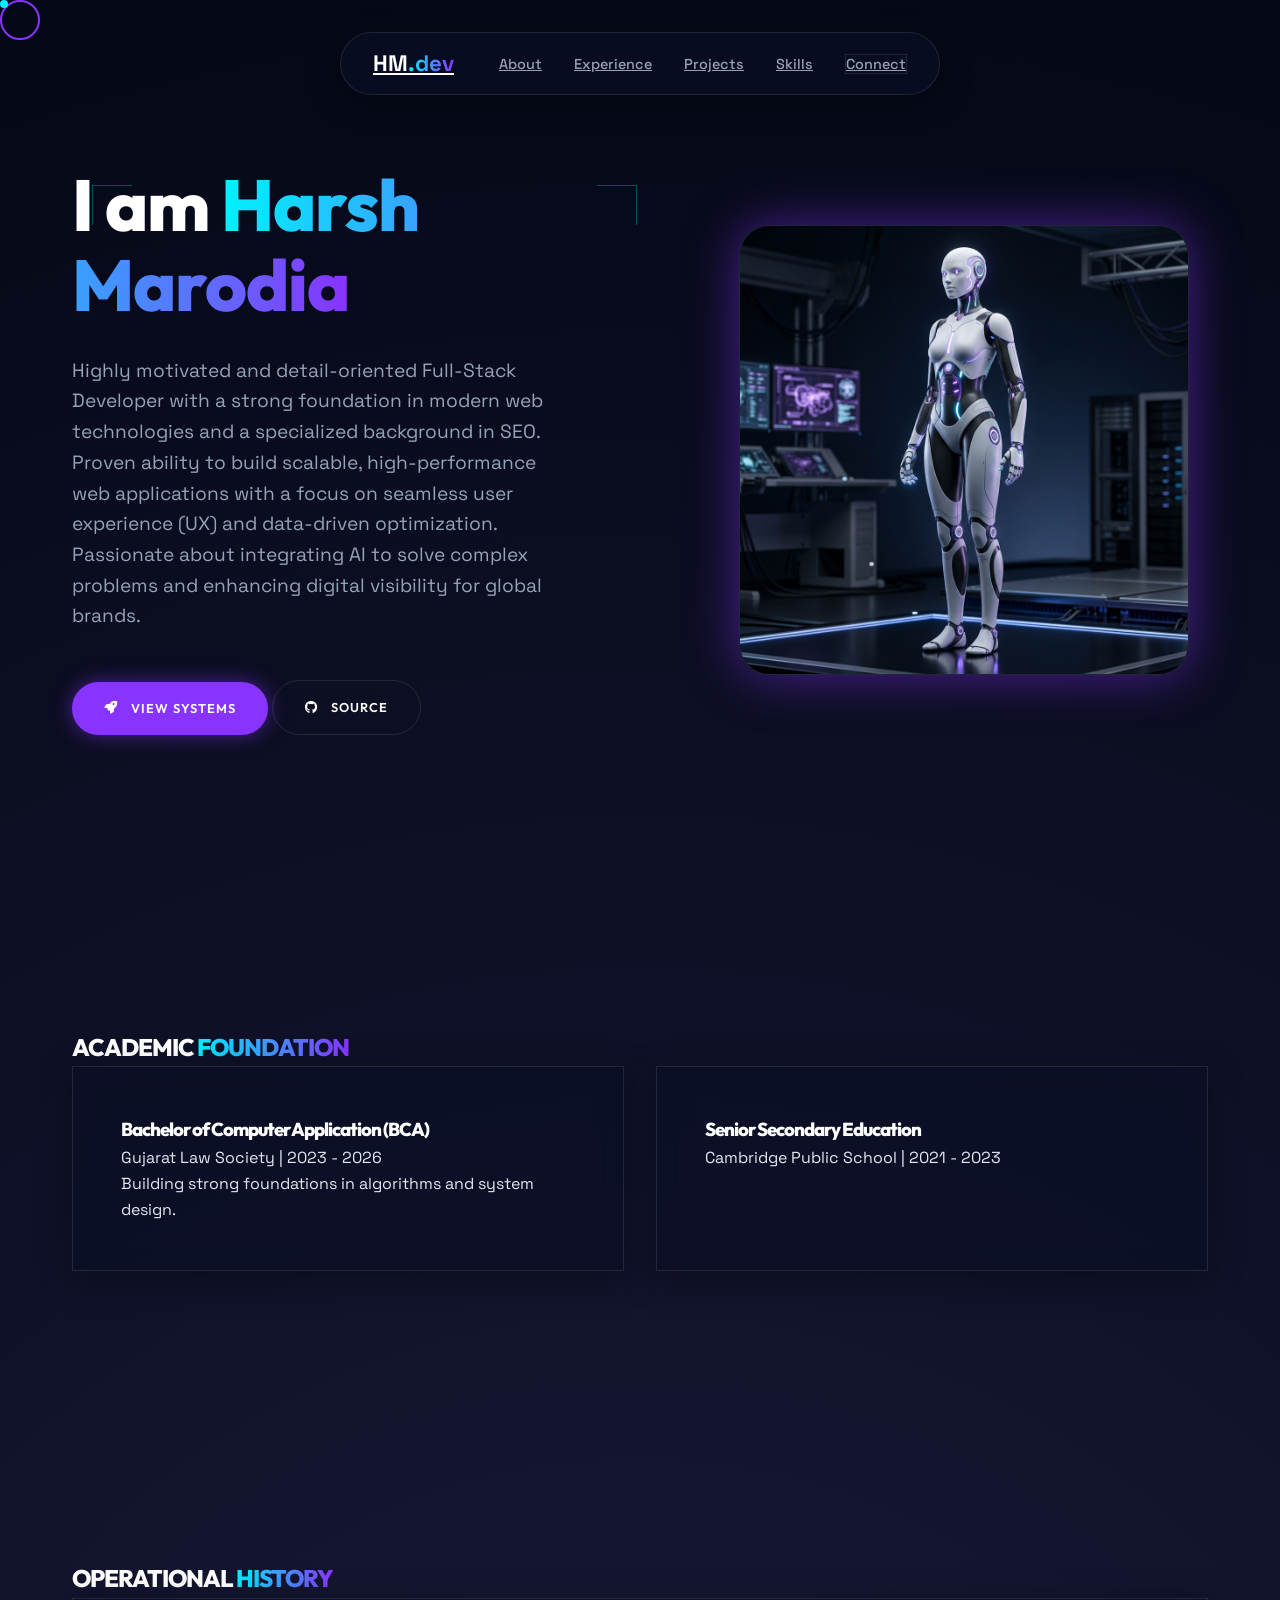
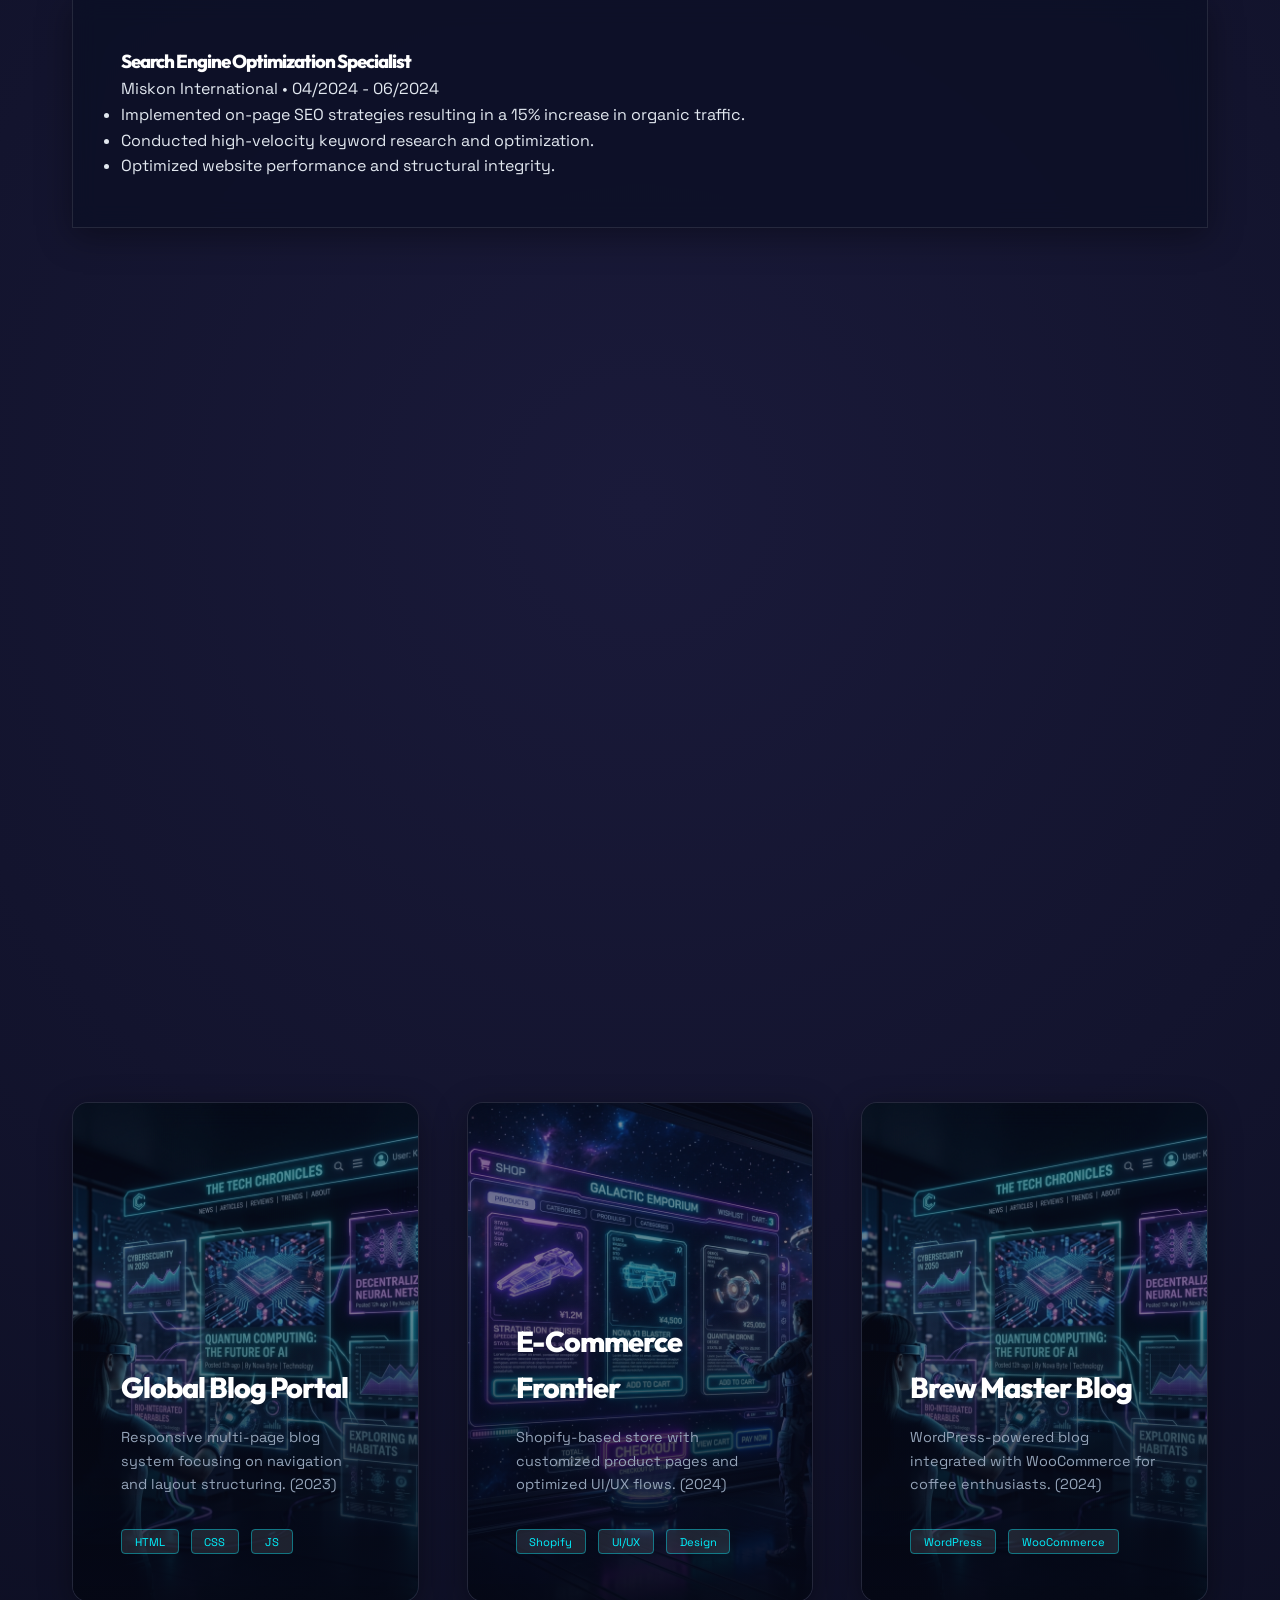
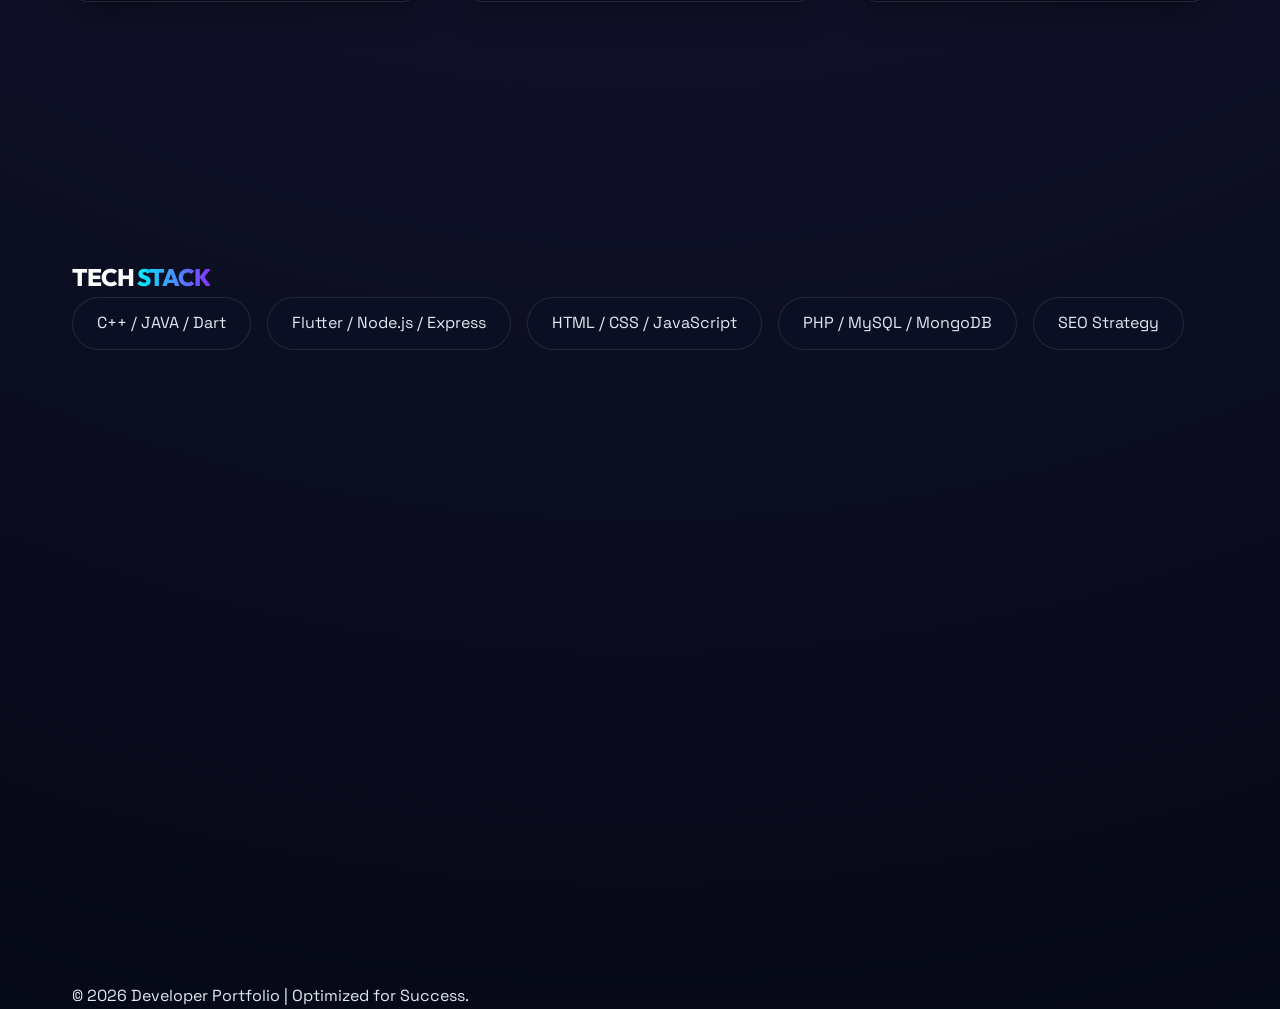
==== commit 1c38f3fb: "Revise personal summary in index.html Updated summary to reflect skills and experience as a Full-Sta" ====
--- a/index.html
+++ b/index.html
@@ -88,7 +88,11 @@
                 <div class="hud-corner tr"></div>
                 <h1 class="name">I am <span class="gradient-text">Harsh Marodia</span></h1>
                 <p class="summary">
-                    BCA '@26 Aspiring Software Developer proficient in C++, DSA, and Full-Stack environments. Dedicated to building scalable systems and solving real-world complexities.
+                  Highly motivated and detail-oriented Full-Stack Developer with a strong foundation in modern web
+technologies and a specialized background in SEO. Proven ability to build scalable, high-performance
+web applications with a focus on seamless user experience (UX) and data-driven optimization.
+Passionate about integrating AI to solve complex problems and enhancing digital visibility for global
+brands. 
                 </p>
                 <div class="hero-cta">
                     <a href="#projects" class="btn btn-primary"><i class="fas fa-rocket"></i> View Systems</a>
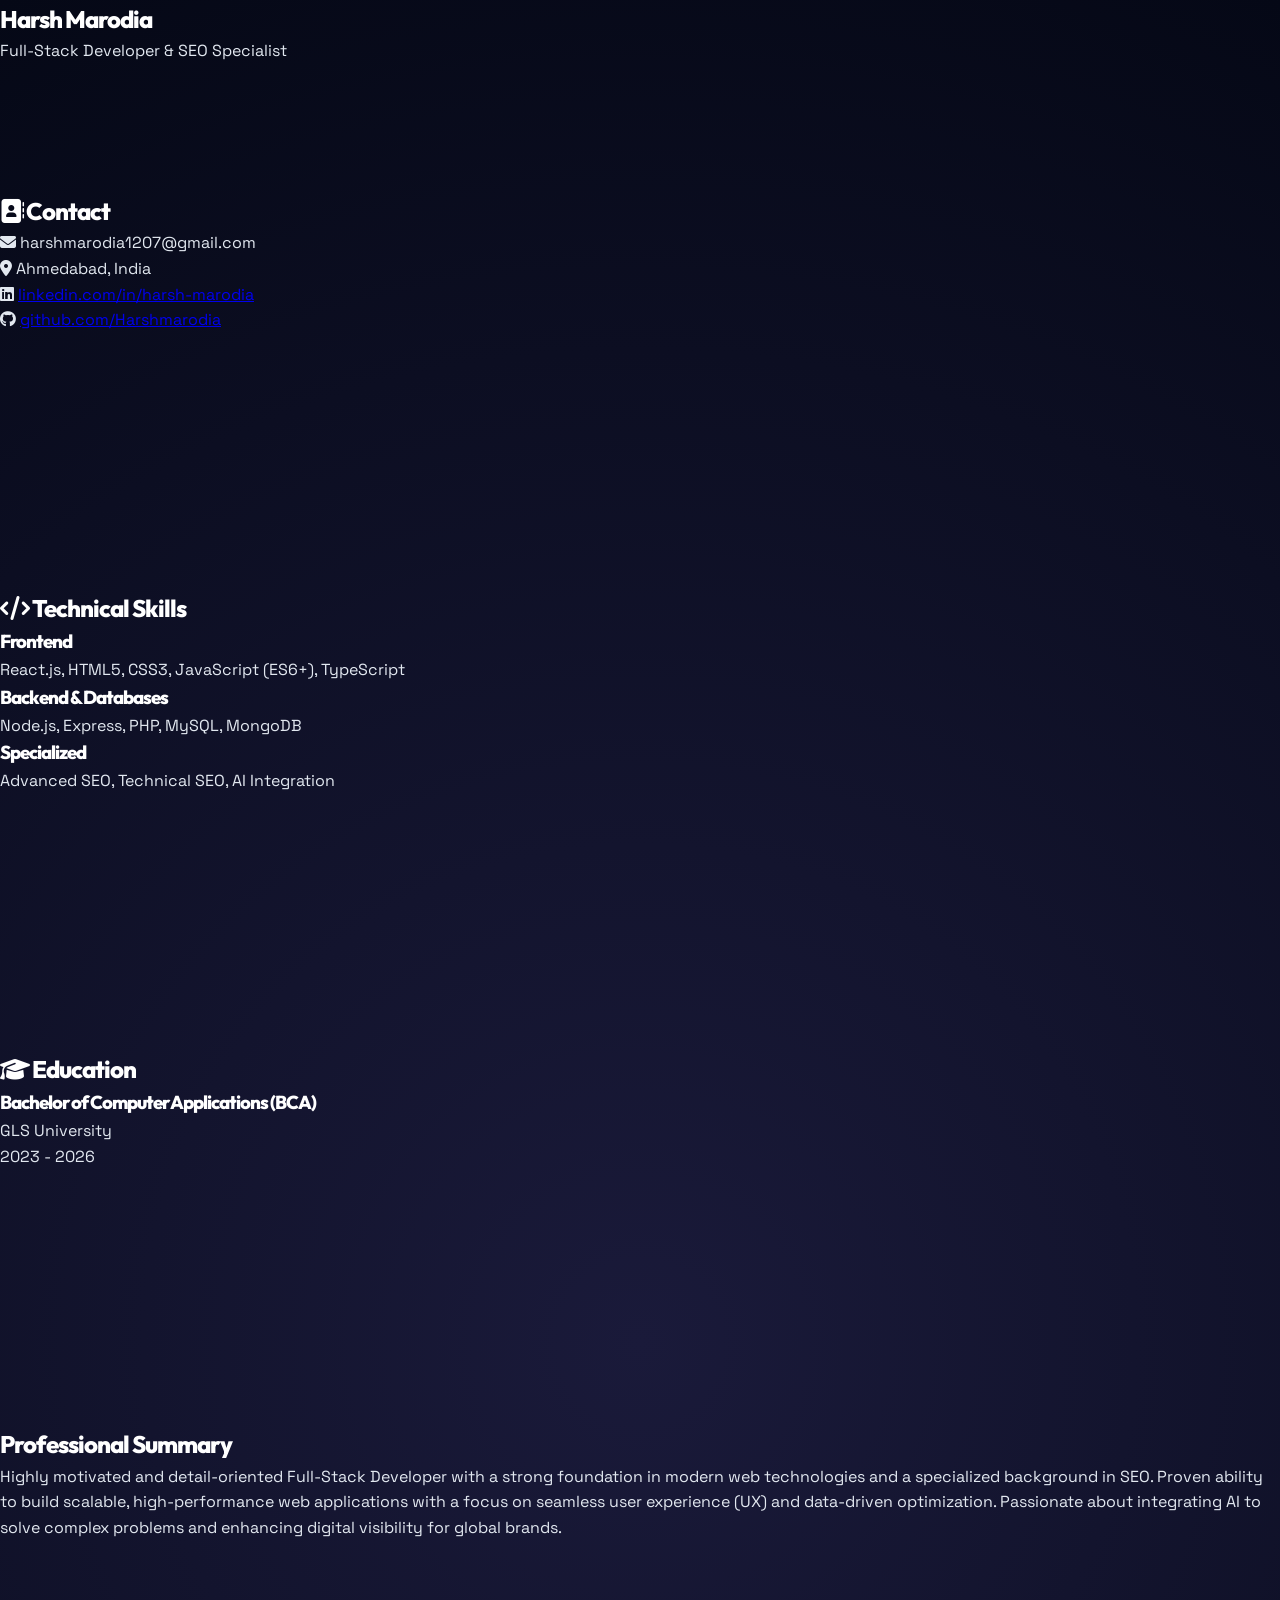
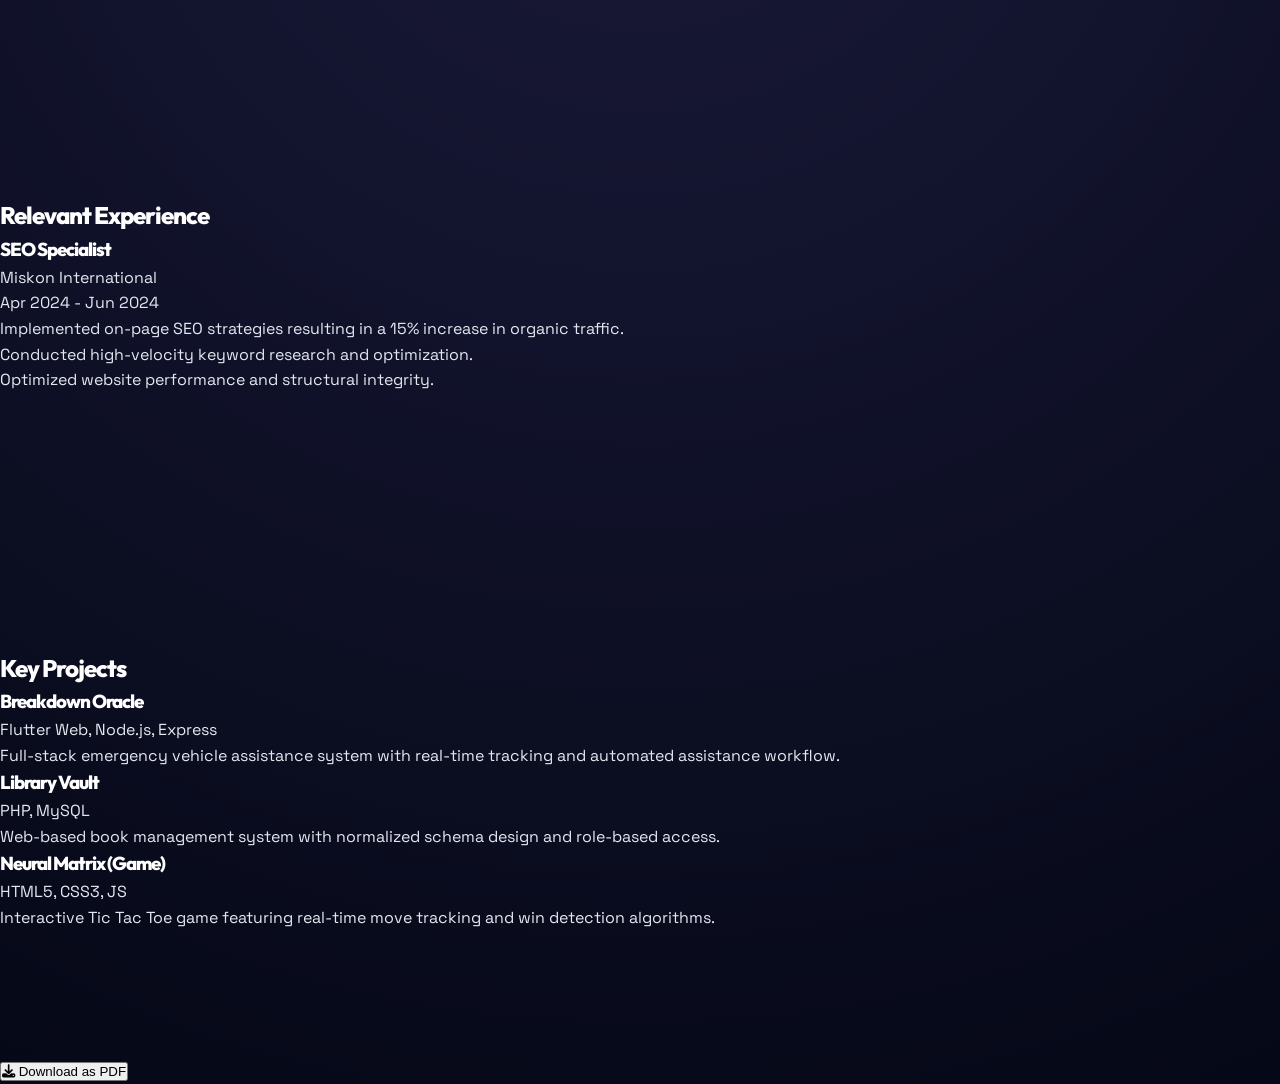
==== commit 84921b2a: "Update index.html" ====
--- a/index.html
+++ b/index.html
@@ -6,21 +6,22 @@
     <title>Harsh Marodia | AI-Powered Software Developer & Full Stack Engineer</title>
     
     <!-- Primary SEO -->
-    <meta name="title" content="Harsh Marodia | AI-Powered Software Developer">
+    <meta name="title" content="Harsh Marodia | AI-Powered Software Developer & Full Stack Engineer">
     <meta name="description" content="Official Portfolio of Harsh Marodia. A visionary Software Developer specializing in AI integration, Full-Stack systems, and high-performance Web/Mobile applications.">
-    <meta name="keywords" content="Harsh Marodia, Software Developer, AI Engineer, Full Stack Developer, Ahmedabad, Flutter, Node.js, PHP, Portfolio">
+    <meta name="keywords" content="Harsh Marodia, Software Developer, AI Engineer, Full Stack Developer, Ahmedabad, Flutter, Node.js, PHP, Portfolio, Harsh Marodia Portfolio">
     <meta name="author" content="Harsh Marodia">
+    <link rel="canonical" href="https://harshmarodia.github.io/HarshMarodia-portfolio/">
 
     <!-- Open Graph / Facebook -->
     <meta property="og:type" content="website">
-    <meta property="og:url" content="https://github.com/Harshmarodia/harsh-marodia">
+    <meta property="og:url" content="https://harshmarodia.github.io/HarshMarodia-portfolio/">
     <meta property="og:title" content="Harsh Marodia | AI-Powered Software Developer">
     <meta property="og:description" content="Exploring the intersection of AI and robust software engineering. View my latest protocols and systems.">
     <meta property="og:image" content="./hero_ai.png">
 
     <!-- Twitter -->
     <meta property="twitter:card" content="summary_large_image">
-    <meta property="twitter:url" content="https://github.com/Harshmarodia/harsh-marodia">
+    <meta property="twitter:url" content="https://harshmarodia.github.io/HarshMarodia-portfolio/">
     <meta property="twitter:title" content="Harsh Marodia | AI-Powered Software Developer">
     <meta property="twitter:description" content="Exploring the intersection of AI and robust software engineering. View my latest protocols and systems.">
     <meta property="twitter:image" content="./hero_ai.png">
@@ -32,270 +33,141 @@
       "@type": "Person",
       "name": "Harsh Marodia",
       "jobTitle": "Software Developer",
-      "url": "https://github.com/Harshmarodia",
+      "url": "https://harshmarodia.github.io/HarshMarodia-portfolio/",
       "sameAs": [
         "https://linkedin.com/in/harsh-marodia-51506a228",
         "https://github.com/Harshmarodia"
       ],
-      "knowsAbout": ["Artificial Intelligence", "Web Development", "Flutter", "Node.js", "C++"],
+      "knowsAbout": ["Artificial Intelligence", "Web Development", "Flutter", "Node.js", "C++", "SEO"],
       "description": "Software Developer architecting next-gen digital environments with a focus on AI integration."
     }
     </script>
-    
-    <!-- Google Fonts -->
-    <link rel="preconnect" href="https://fonts.googleapis.com">
-    <link rel="preconnect" href="https://fonts.gstatic.com" crossorigin>
-    
-    <!-- Font Awesome for Icons -->
+
+    <link rel="stylesheet" href="index.css">
+    <link href="https://fonts.googleapis.com/css2?family=Inter:wght@300;400;500;600;700&display=swap" rel="stylesheet">
     <link rel="stylesheet" href="https://cdnjs.cloudflare.com/ajax/libs/font-awesome/6.4.0/css/all.min.css">
-    
-    <link rel="stylesheet" href="./index.css">
 </head>
 <body>
-    <!-- Custom Cursor -->
-    <div class="cursor-dot"></div>
-    <div class="cursor-outline"></div>
+    <div class="resume-container">
+        <!-- Sidebar -->
+        <aside class="sidebar">
+            <header class="header">
+                <h1 class="name">Harsh Marodia</h1>
+                <p class="tagline">Full-Stack Developer & SEO Specialist</p>
+            </header>
 
-    <!-- Mesh Gradient Background -->
-    <div class="mesh-gradient">
-        <div class="mesh-ball ball-1"></div>
-        <div class="mesh-ball ball-2"></div>
-        <div class="mesh-ball ball-3"></div>
-    </div>
+            <section class="section contact">
+                <h2 class="section-title"><i class="fas fa-address-book"></i> Contact</h2>
+                <div class="contact-item">
+                    <i class="fas fa-envelope"></i>
+                    <span>harshmarodia1207@gmail.com</span>
+                </div>
+                <div class="contact-item">
+                    <i class="fas fa-location-dot"></i>
+                    <span>Ahmedabad, India</span>
+                </div>
+                <div class="contact-item">
+                    <i class="fab fa-linkedin"></i>
+                    <a href="https://linkedin.com/in/harsh-marodia-51506a228" target="_blank">linkedin.com/in/harsh-marodia</a>
+                </div>
+                <div class="contact-item">
+                    <i class="fab fa-github"></i>
+                    <a href="https://github.com/Harshmarodia" target="_blank">github.com/Harshmarodia</a>
+                </div>
+            </section>
 
-    <!-- Navigation -->
-    <nav class="navbar glass" id="navbar">
-        <div class="nav-container">
-            <a href="#home" class="logo">HM<span class="gradient-text">.dev</span></a>
-            <ul class="nav-links" id="nav-links">
-                <li><a href="#about">About</a></li>
-                <li><a href="#experience">Experience</a></li>
-                <li><a href="#projects">Projects</a></li>
-                <li><a href="#skills">Skills</a></li>
-                <li><a href="#contact" class="btn-nav btn-outline">Connect</a></li>
-            </ul>
-            <div class="hamburger" id="hamburger">
-                <i class="fas fa-bars"></i>
-            </div>
-        </div>
-    </nav>
+            <section class="section skills">
+                <h2 class="section-title"><i class="fas fa-code"></i> Technical Skills</h2>
+                <div class="skill-category">
+                    <h3>Frontend</h3>
+                    <p>React.js, HTML5, CSS3, JavaScript (ES6+), TypeScript</p>
+                </div>
+                <div class="skill-category">
+                    <h3>Backend & Databases</h3>
+                    <p>Node.js, Express, PHP, MySQL, MongoDB</p>
+                </div>
+                <div class="skill-category">
+                    <h3>Specialized</h3>
+                    <p>Advanced SEO, Technical SEO, AI Integration</p>
+                </div>
+            </section>
 
-    <!-- Hero Section -->
-    <header id="home" class="hero">
-        <div class="container hero-grid">
-            <div class="hero-content reveal-up">
-                <div class="hud-corner tl"></div>
-                <div class="hud-corner tr"></div>
-                <h1 class="name">I am <span class="gradient-text">Harsh Marodia</span></h1>
-                <p class="summary">
-                  Highly motivated and detail-oriented Full-Stack Developer with a strong foundation in modern web
-technologies and a specialized background in SEO. Proven ability to build scalable, high-performance
-web applications with a focus on seamless user experience (UX) and data-driven optimization.
-Passionate about integrating AI to solve complex problems and enhancing digital visibility for global
-brands. 
+            <section class="section education">
+                <h2 class="section-title"><i class="fas fa-graduation-cap"></i> Education</h2>
+                <div class="edu-item">
+                    <h3>Bachelor of Computer Applications (BCA)</h3>
+                    <p class="institution">GLS University</p>
+                    <p class="edu-date">2023 - 2026</p>
+                </div>
+            </section>
+        </aside>
+
+        <!-- Main Content -->
+        <main class="main-content">
+            <section class="section summary-section">
+                <h2 class="section-title main-title">Professional Summary</h2>
+                <p class="summary-text">
+                    Highly motivated and detail-oriented Full-Stack Developer with a strong foundation in modern web technologies and a specialized background in SEO. 
+                    Proven ability to build scalable, high-performance web applications with a focus on seamless user experience (UX) and data-driven optimization. 
+                    Passionate about integrating AI to solve complex problems and enhancing digital visibility for global brands.
                 </p>
-                <div class="hero-cta">
-                    <a href="#projects" class="btn btn-primary"><i class="fas fa-rocket"></i> View Systems</a>
-                    <a href="https://github.com/Harshmarodia" target="_blank" class="btn btn-outline"><i class="fab fa-github"></i> Source</a>
-                </div>
-            </div>
-            <div class="hero-visual reveal-up">
-                <div class="hero-image-wrapper glass">
-                    <div class="hero-aura"></div>
-                    <img src="./hero_ai.png" alt="Futuristic AI representaton of Software Engineering">
-                </div>
-            </div>
-        </div>
-    </header>
+            </section>
 
-    <!-- About Section -->
-    <section id="about" class="section">
-        <div class="container reveal-up">
-            <div class="section-title">
-                <h2>ACADEMIC <span class="gradient-text">FOUNDATION</span></h2>
-            </div>
-            <div class="grid-2">
-                <div class="glass exp-card">
-                    <h3>Bachelor of Computer Application (BCA)</h3>
-                    <p class="text-dim">Gujarat Law Society | 2023 - 2026</p>
-                    <p>Building strong foundations in algorithms and system design.</p>
-                </div>
-                <div class="glass exp-card">
-                    <h3>Senior Secondary Education</h3>
-                    <p class="text-dim">Cambridge Public School | 2021 - 2023</p>
-                </div>
-            </div>
-        </div>
-    </section>
-
-    <!-- Experience Section -->
-    <section id="experience" class="section">
-        <div class="container reveal-up">
-            <div class="section-title">
-                <h2>OPERATIONAL <span class="gradient-text">HISTORY</span></h2>
-            </div>
-            <div class="timeline-container">
-                <div class="glass exp-card reveal-up">
+            <section class="section experience-section">
+                <h2 class="section-title main-title">Relevant Experience</h2>
+                <div class="exp-item">
                     <div class="exp-header">
-                        <div>
-                            <h3 class="role">Search Engine Optimization Specialist</h3>
-                            <span class="company">Miskon International  •  04/2024 - 06/2024</span>
+                        <div class="exp-title-group">
+                            <h3>SEO Specialist</h3>
+                            <p class="company">Miskon International</p>
                         </div>
+                        <p class="exp-date">Apr 2024 - Jun 2024</p>
                     </div>
-                    <ul class="duties">
+                    <ul class="exp-points">
                         <li>Implemented on-page SEO strategies resulting in a 15% increase in organic traffic.</li>
                         <li>Conducted high-velocity keyword research and optimization.</li>
                         <li>Optimized website performance and structural integrity.</li>
                     </ul>
                 </div>
-            </div>
-        </div>
-    </section>
+            </section>
 
-    <!-- Projects Section -->
-    <section id="projects" class="section">
-        <div class="container">
-            <div class="section-title reveal-up">
-                <h2>PROTOCOLS & <span class="gradient-text">SYSTEMS</span></h2>
-            </div>
-            
-            <div class="projects-grid">
-                <!-- Project: On-Demand Vehicle Service -->
-                <div class="project-card glass reveal-up">
-                    <div class="project-img-container">
-                        <img src="./breakdown_ai.png" alt="On-Demand Vehicle Service App Visualization">
+            <section class="section projects-section">
+                <h2 class="section-title main-title">Key Projects</h2>
+                <div class="project-item">
+                    <div class="project-header">
+                        <h3>Breakdown Oracle</h3>
+                        <p class="project-tech">Flutter Web, Node.js, Express</p>
                     </div>
-                    <div class="project-info">
-                        <h3>Breakdown Oracle</h3>
-                        <p>Full-stack emergency vehicle assistance system built with Flutter (Web), Node.js, and Express. (2025-2026)</p>
-                        <div class="tech-stack">
-                            <span class="tech-tag">Flutter</span>
-                            <span class="tech-tag">Node.js</span>
-                            <span class="tech-tag">Express</span>
-                        </div>
+                    <p class="project-desc">
+                        Full-stack emergency vehicle assistance system with real-time tracking and automated assistance workflow.
+                    </p>
+                </div>
+                <div class="project-item">
+                    <div class="project-header">
+                        <h3>Library Vault</h3>
+                        <p class="project-tech">PHP, MySQL</p>
                     </div>
+                    <p class="project-desc">
+                        Web-based book management system with normalized schema design and role-based access.
+                    </p>
                 </div>
+                <div class="project-item">
+                    <div class="project-header">
+                        <h3>Neural Matrix (Game)</h3>
+                        <p class="project-tech">HTML5, CSS3, JS</p>
+                    </div>
+                    <p class="project-desc">
+                        Interactive Tic Tac Toe game featuring real-time move tracking and win detection algorithms.
+                    </p>
+                </div>
+            </section>
 
-                <!-- Project: Library Management -->
-                <div class="project-card glass reveal-up">
-                    <div class="project-img-container">
-                        <img src="./library_ai.png" alt="Library Management System Visualization">
-                    </div>
-                    <div class="project-info">
-                        <h3>Library Vault</h3>
-                        <p>Web-based book management system using PHP and MySQL with normalized schema design. (2025)</p>
-                        <div class="tech-stack">
-                            <span class="tech-tag">PHP</span>
-                            <span class="tech-tag">MySQL</span>
-                            <span class="tech-tag">Database</span>
-                        </div>
-                    </div>
-                </div>
-
-                <!-- Project: Tic Tac Toe -->
-                <div class="project-card glass reveal-up">
-                    <div class="project-img-container">
-                        <img src="./tictactoe_ai.png" alt="Tic Tac Toe Game Visualization">
-                    </div>
-                    <div class="project-info">
-                        <h3>Neural Matrix (Game)</h3>
-                        <p>Interactive 3x3 grid game featuring real-time move tracking and win detection algorithms. (2025)</p>
-                        <div class="tech-stack">
-                            <span class="tech-tag">HTML5</span>
-                            <span class="tech-tag">CSS3</span>
-                            <span class="tech-tag">JS</span>
-                        </div>
-                    </div>
-                </div>
-
-                <!-- Project: Blog -->
-                <div class="project-card glass reveal-up">
-                    <div class="project-img-container">
-                        <img src="./blog_ai.png" alt="Multi-page Blog Visualization">
-                    </div>
-                    <div class="project-info">
-                        <h3>Global Blog Portal</h3>
-                        <p>Responsive multi-page blog system focusing on navigation and layout structuring. (2023)</p>
-                        <div class="tech-stack">
-                            <span class="tech-tag">HTML</span>
-                            <span class="tech-tag">CSS</span>
-                            <span class="tech-tag">JS</span>
-                        </div>
-                    </div>
-                </div>
-
-                <!-- Project: e-Commerce -->
-                <div class="project-card glass reveal-up">
-                    <div class="project-img-container">
-                        <img src="./ecommerce_ai.png" alt="e-Commerce Webpage Visualization">
-                    </div>
-                    <div class="project-info">
-                        <h3>E-Commerce Frontier</h3>
-                        <p>Shopify-based store with customized product pages and optimized UI/UX flows. (2024)</p>
-                        <div class="tech-stack">
-                            <span class="tech-tag">Shopify</span>
-                            <span class="tech-tag">UI/UX</span>
-                            <span class="tech-tag">Design</span>
-                        </div>
-                    </div>
-                </div>
-
-                <!-- Project: Coffee Blog -->
-                <div class="project-card glass reveal-up">
-                    <div class="project-img-container">
-                        <img src="./blog_ai.png" alt="Coffee Blog Visualization">
-                    </div>
-                    <div class="project-info">
-                        <h3>Brew Master Blog</h3>
-                        <p>WordPress-powered blog integrated with WooCommerce for coffee enthusiasts. (2024)</p>
-                        <div class="tech-stack">
-                            <span class="tech-tag">WordPress</span>
-                            <span class="tech-tag">WooCommerce</span>
-                        </div>
-                    </div>
-                </div>
-            </div>
-        </div>
-    </section>
-
-    <!-- Skills Cloud -->
-    <section id="skills" class="section">
-        <div class="container reveal-up">
-            <div class="section-title">
-                <h2>TECH <span class="gradient-text">STACK</span></h2>
-            </div>
-            <div class="tag-cloud">
-                <span class="skill-tag">C++ / JAVA / Dart</span>
-                <span class="skill-tag">Flutter / Node.js / Express</span>
-                <span class="skill-tag">HTML / CSS / JavaScript</span>
-                <span class="skill-tag">PHP / MySQL / MongoDB</span>
-                <span class="skill-tag">SEO Strategy</span>
-            </div>
-        </div>
-    </section>
-
-    <!-- Contact & Networking -->
-    <section id="contact" class="section">
-        <div class="container reveal-up">
-            <div class="glass exp-card text-center">
-                <h2>INITIATE <span class="gradient-text">CONNECTION</span></h2>
-                <p>Ahmedabad, Gujarat | harshmarodia1207@gmail.com</p>
-                <div class="contact-links mt-3">
-                    <a href="mailto:harshmarodia1207@gmail.com" class="btn btn-outline"><i class="fas fa-envelope"></i> EMAIL</a>
-                    <a href="https://linkedin.com/in/harsh-marodia-51506a228" target="_blank" class="btn btn-outline"><i class="fab fa-linkedin-in"></i> LINKEDIN</a>
-                    <a href="https://github.com/Harshmarodia" target="_blank" class="btn btn-outline"><i class="fab fa-github"></i> GITHUB</a>
-                </div>
-            </div>
-        </div>
-    </section>
-
-    <footer class="footer">
-        <div class="container flex-footer">
-            <p class="text-dim">&copy; 2026 Developer Portfolio | Optimized for Success.</p>
-        </div>
-    </footer>
-
-    <script src="./main.js"></script>
+            <footer class="resume-footer no-print">
+                <button onclick="window.print()" class="print-btn">
+                    <i class="fas fa-download"></i> Download as PDF
+                </button>
+            </footer>
+        </main>
+    </div>
 </body>
 </html>
-
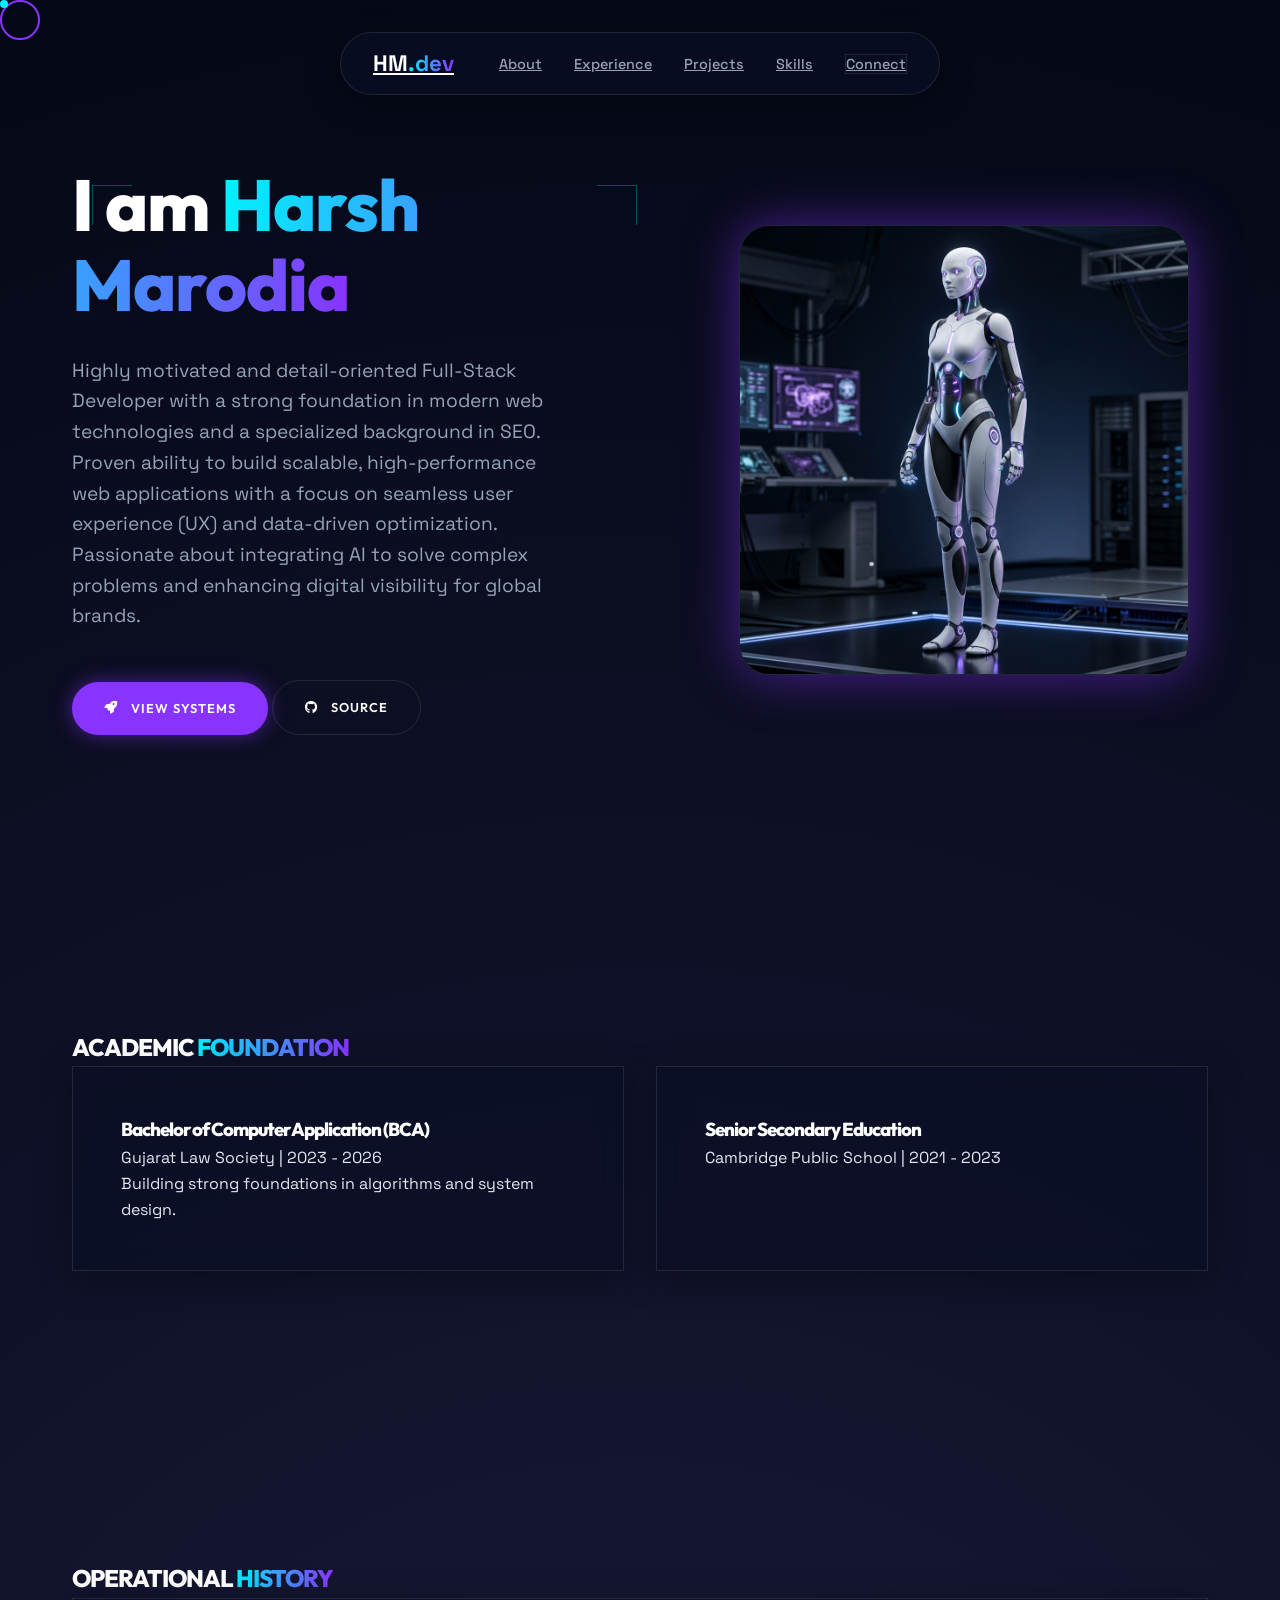
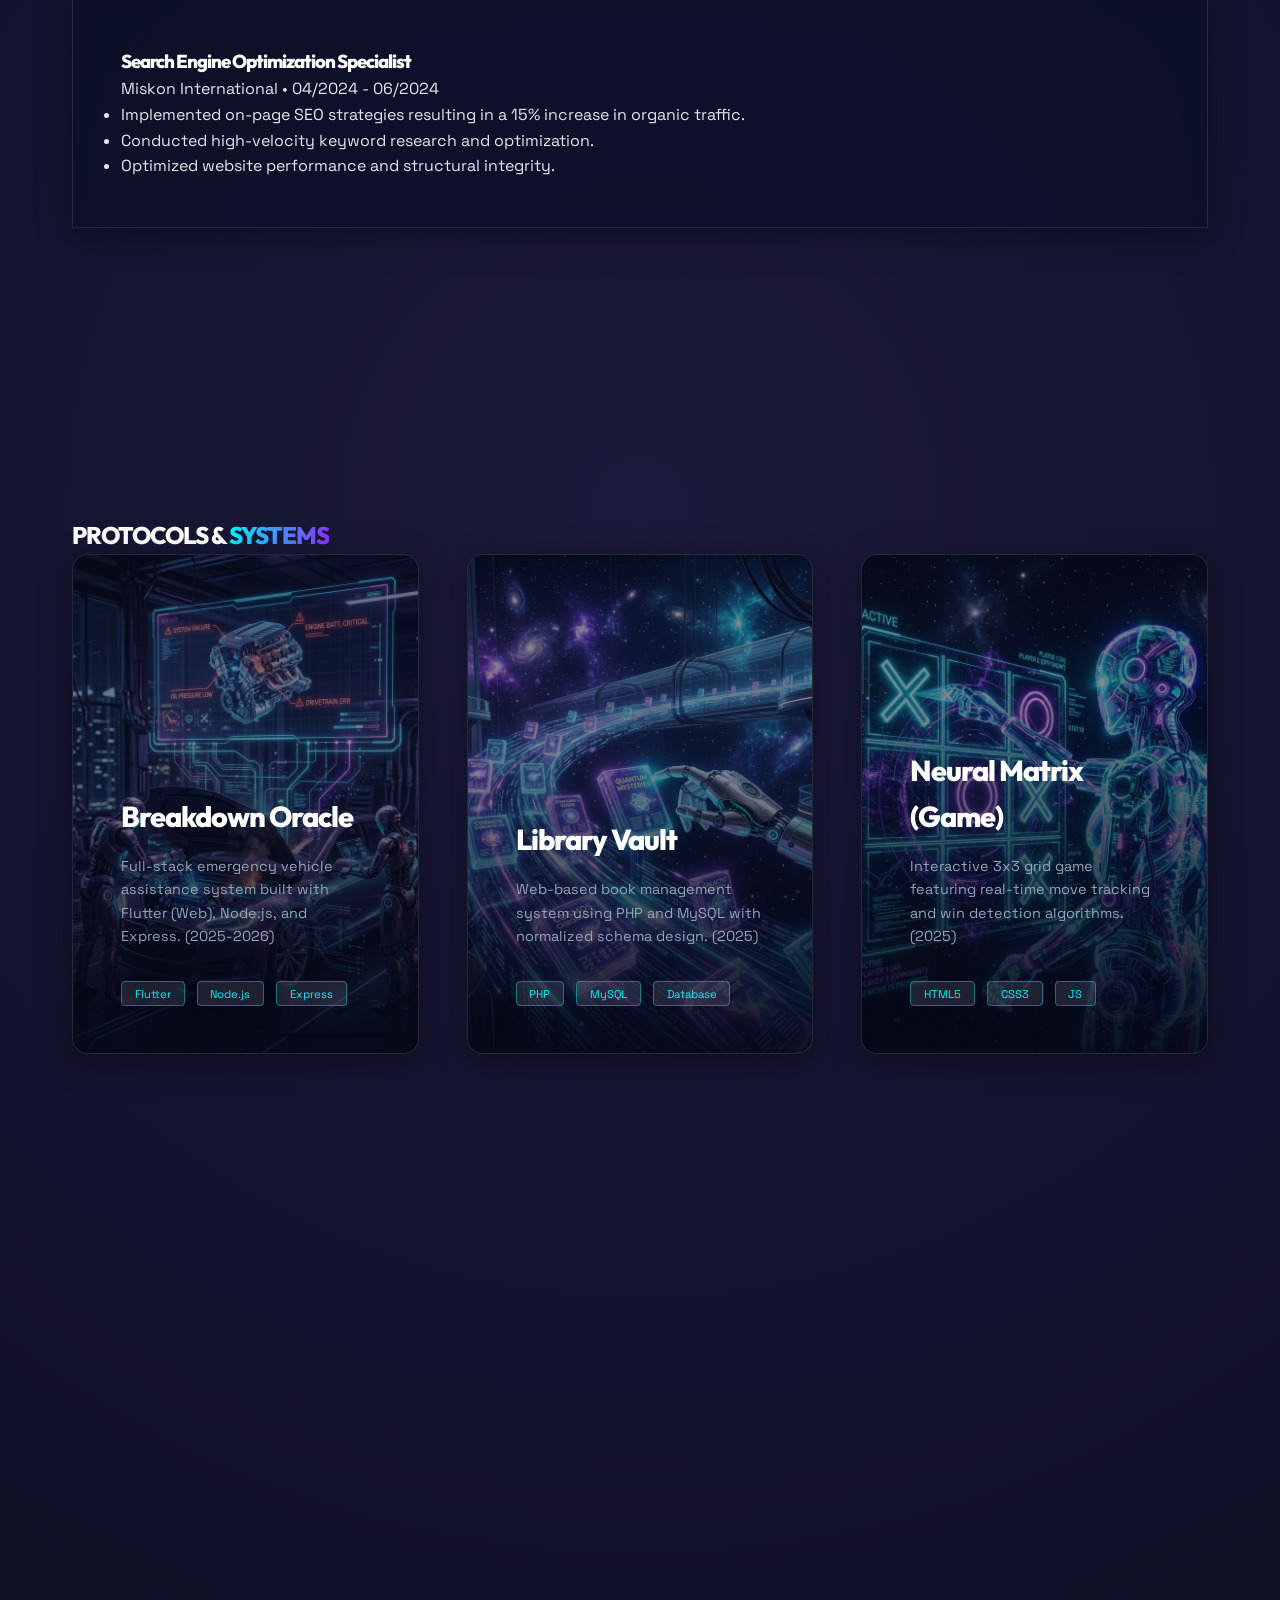
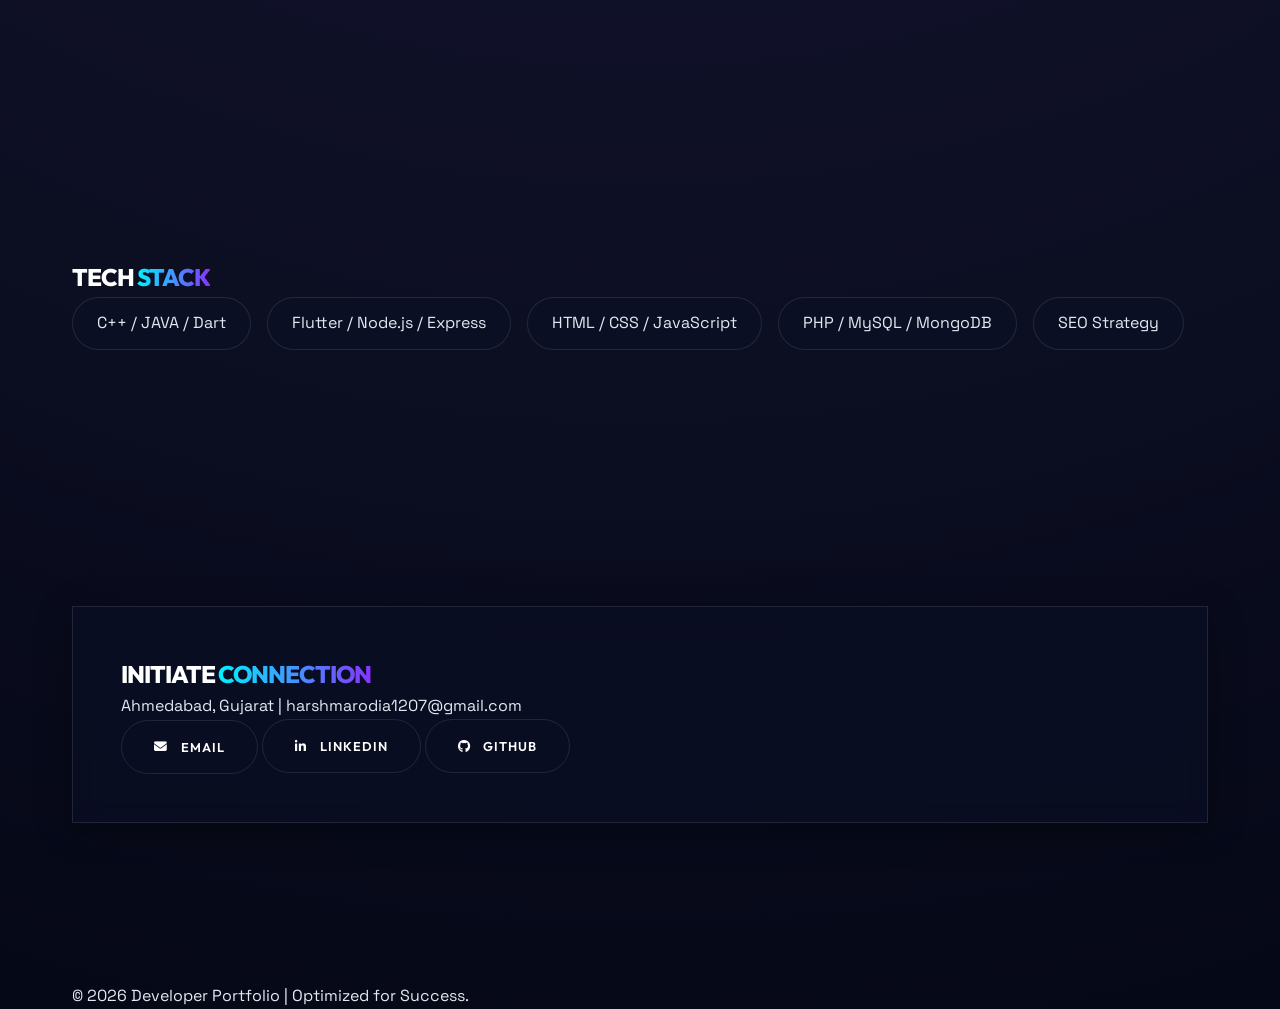
==== commit bfb5b614: "Update index.html" ====
--- a/index.html
+++ b/index.html
@@ -12,16 +12,16 @@
     <meta name="author" content="Harsh Marodia">
     <link rel="canonical" href="https://harshmarodia.github.io/HarshMarodia-portfolio/">
 
-    <!-- Open Graph / Facebook -->
+       <!-- Open Graph / Facebook -->
     <meta property="og:type" content="website">
-    <meta property="og:url" content="https://harshmarodia.github.io/HarshMarodia-portfolio/">
+    <meta property="og:url" content="https://github.com/Harshmarodia/harsh-marodia">
     <meta property="og:title" content="Harsh Marodia | AI-Powered Software Developer">
     <meta property="og:description" content="Exploring the intersection of AI and robust software engineering. View my latest protocols and systems.">
     <meta property="og:image" content="./hero_ai.png">
 
     <!-- Twitter -->
     <meta property="twitter:card" content="summary_large_image">
-    <meta property="twitter:url" content="https://harshmarodia.github.io/HarshMarodia-portfolio/">
+    <meta property="twitter:url" content="https://github.com/Harshmarodia/harsh-marodia">
     <meta property="twitter:title" content="Harsh Marodia | AI-Powered Software Developer">
     <meta property="twitter:description" content="Exploring the intersection of AI and robust software engineering. View my latest protocols and systems.">
     <meta property="twitter:image" content="./hero_ai.png">
@@ -33,141 +33,269 @@
       "@type": "Person",
       "name": "Harsh Marodia",
       "jobTitle": "Software Developer",
-      "url": "https://harshmarodia.github.io/HarshMarodia-portfolio/",
+      "url": "https://github.com/Harshmarodia",
       "sameAs": [
         "https://linkedin.com/in/harsh-marodia-51506a228",
         "https://github.com/Harshmarodia"
       ],
-      "knowsAbout": ["Artificial Intelligence", "Web Development", "Flutter", "Node.js", "C++", "SEO"],
+      "knowsAbout": ["Artificial Intelligence", "Web Development", "Flutter", "Node.js", "C++"],
       "description": "Software Developer architecting next-gen digital environments with a focus on AI integration."
     }
     </script>
-
-    <link rel="stylesheet" href="index.css">
-    <link href="https://fonts.googleapis.com/css2?family=Inter:wght@300;400;500;600;700&display=swap" rel="stylesheet">
+    
+    <!-- Google Fonts -->
+    <link rel="preconnect" href="https://fonts.googleapis.com">
+    <link rel="preconnect" href="https://fonts.gstatic.com" crossorigin>
+    
+    <!-- Font Awesome for Icons -->
     <link rel="stylesheet" href="https://cdnjs.cloudflare.com/ajax/libs/font-awesome/6.4.0/css/all.min.css">
+    
+    <link rel="stylesheet" href="./index.css">
 </head>
 <body>
-    <div class="resume-container">
-        <!-- Sidebar -->
-        <aside class="sidebar">
-            <header class="header">
-                <h1 class="name">Harsh Marodia</h1>
-                <p class="tagline">Full-Stack Developer & SEO Specialist</p>
-            </header>
-
-            <section class="section contact">
-                <h2 class="section-title"><i class="fas fa-address-book"></i> Contact</h2>
-                <div class="contact-item">
-                    <i class="fas fa-envelope"></i>
-                    <span>harshmarodia1207@gmail.com</span>
-                </div>
-                <div class="contact-item">
-                    <i class="fas fa-location-dot"></i>
-                    <span>Ahmedabad, India</span>
-                </div>
-                <div class="contact-item">
-                    <i class="fab fa-linkedin"></i>
-                    <a href="https://linkedin.com/in/harsh-marodia-51506a228" target="_blank">linkedin.com/in/harsh-marodia</a>
-                </div>
-                <div class="contact-item">
-                    <i class="fab fa-github"></i>
-                    <a href="https://github.com/Harshmarodia" target="_blank">github.com/Harshmarodia</a>
-                </div>
-            </section>
-
-            <section class="section skills">
-                <h2 class="section-title"><i class="fas fa-code"></i> Technical Skills</h2>
-                <div class="skill-category">
-                    <h3>Frontend</h3>
-                    <p>React.js, HTML5, CSS3, JavaScript (ES6+), TypeScript</p>
-                </div>
-                <div class="skill-category">
-                    <h3>Backend & Databases</h3>
-                    <p>Node.js, Express, PHP, MySQL, MongoDB</p>
-                </div>
-                <div class="skill-category">
-                    <h3>Specialized</h3>
-                    <p>Advanced SEO, Technical SEO, AI Integration</p>
-                </div>
-            </section>
-
-            <section class="section education">
-                <h2 class="section-title"><i class="fas fa-graduation-cap"></i> Education</h2>
-                <div class="edu-item">
-                    <h3>Bachelor of Computer Applications (BCA)</h3>
-                    <p class="institution">GLS University</p>
-                    <p class="edu-date">2023 - 2026</p>
-                </div>
-            </section>
-        </aside>
-
-        <!-- Main Content -->
-        <main class="main-content">
-            <section class="section summary-section">
-                <h2 class="section-title main-title">Professional Summary</h2>
-                <p class="summary-text">
-                    Highly motivated and detail-oriented Full-Stack Developer with a strong foundation in modern web technologies and a specialized background in SEO. 
-                    Proven ability to build scalable, high-performance web applications with a focus on seamless user experience (UX) and data-driven optimization. 
-                    Passionate about integrating AI to solve complex problems and enhancing digital visibility for global brands.
+    <!-- Custom Cursor -->
+    <div class="cursor-dot"></div>
+    <div class="cursor-outline"></div>
+
+    <!-- Mesh Gradient Background -->
+    <div class="mesh-gradient">
+        <div class="mesh-ball ball-1"></div>
+        <div class="mesh-ball ball-2"></div>
+        <div class="mesh-ball ball-3"></div>
+    </div>
+
+    <!-- Navigation -->
+    <nav class="navbar glass" id="navbar">
+        <div class="nav-container">
+            <a href="#home" class="logo">HM<span class="gradient-text">.dev</span></a>
+            <ul class="nav-links" id="nav-links">
+                <li><a href="#about">About</a></li>
+                <li><a href="#experience">Experience</a></li>
+                <li><a href="#projects">Projects</a></li>
+                <li><a href="#skills">Skills</a></li>
+                <li><a href="#contact" class="btn-nav btn-outline">Connect</a></li>
+            </ul>
+            <div class="hamburger" id="hamburger">
+                <i class="fas fa-bars"></i>
+            </div>
+        </div>
+    </nav>
+
+    <!-- Hero Section -->
+    <header id="home" class="hero">
+        <div class="container hero-grid">
+            <div class="hero-content reveal-up">
+                <div class="hud-corner tl"></div>
+                <div class="hud-corner tr"></div>
+                <h1 class="name">I am <span class="gradient-text">Harsh Marodia</span></h1>
+                <p class="summary">
+                  Highly motivated and detail-oriented Full-Stack Developer with a strong foundation in modern web
+technologies and a specialized background in SEO. Proven ability to build scalable, high-performance
+web applications with a focus on seamless user experience (UX) and data-driven optimization.
+Passionate about integrating AI to solve complex problems and enhancing digital visibility for global
+brands. 
                 </p>
-            </section>
-
-            <section class="section experience-section">
-                <h2 class="section-title main-title">Relevant Experience</h2>
-                <div class="exp-item">
+                <div class="hero-cta">
+                    <a href="#projects" class="btn btn-primary"><i class="fas fa-rocket"></i> View Systems</a>
+                    <a href="https://github.com/Harshmarodia" target="_blank" class="btn btn-outline"><i class="fab fa-github"></i> Source</a>
+                </div>
+            </div>
+            <div class="hero-visual reveal-up">
+                <div class="hero-image-wrapper glass">
+                    <div class="hero-aura"></div>
+                    <img src="./hero_ai.png" alt="Futuristic AI representaton of Software Engineering">
+                </div>
+            </div>
+        </div>
+    </header>
+
+    <!-- About Section -->
+    <section id="about" class="section">
+        <div class="container reveal-up">
+            <div class="section-title">
+                <h2>ACADEMIC <span class="gradient-text">FOUNDATION</span></h2>
+            </div>
+            <div class="grid-2">
+                <div class="glass exp-card">
+                    <h3>Bachelor of Computer Application (BCA)</h3>
+                    <p class="text-dim">Gujarat Law Society | 2023 - 2026</p>
+                    <p>Building strong foundations in algorithms and system design.</p>
+                </div>
+                <div class="glass exp-card">
+                    <h3>Senior Secondary Education</h3>
+                    <p class="text-dim">Cambridge Public School | 2021 - 2023</p>
+                </div>
+            </div>
+        </div>
+    </section>
+
+    <!-- Experience Section -->
+    <section id="experience" class="section">
+        <div class="container reveal-up">
+            <div class="section-title">
+                <h2>OPERATIONAL <span class="gradient-text">HISTORY</span></h2>
+            </div>
+            <div class="timeline-container">
+                <div class="glass exp-card reveal-up">
                     <div class="exp-header">
-                        <div class="exp-title-group">
-                            <h3>SEO Specialist</h3>
-                            <p class="company">Miskon International</p>
-                        </div>
-                        <p class="exp-date">Apr 2024 - Jun 2024</p>
-                    </div>
-                    <ul class="exp-points">
+                        <div>
+                            <h3 class="role">Search Engine Optimization Specialist</h3>
+                            <span class="company">Miskon International  •  04/2024 - 06/2024</span>
+                        </div>
+                    </div>
+                    <ul class="duties">
                         <li>Implemented on-page SEO strategies resulting in a 15% increase in organic traffic.</li>
                         <li>Conducted high-velocity keyword research and optimization.</li>
                         <li>Optimized website performance and structural integrity.</li>
                     </ul>
                 </div>
-            </section>
-
-            <section class="section projects-section">
-                <h2 class="section-title main-title">Key Projects</h2>
-                <div class="project-item">
-                    <div class="project-header">
+            </div>
+        </div>
+    </section>
+
+    <!-- Projects Section -->
+    <section id="projects" class="section">
+        <div class="container">
+            <div class="section-title reveal-up">
+                <h2>PROTOCOLS & <span class="gradient-text">SYSTEMS</span></h2>
+            </div>
+            
+            <div class="projects-grid">
+                <!-- Project: On-Demand Vehicle Service -->
+                <div class="project-card glass reveal-up">
+                    <div class="project-img-container">
+                        <img src="./breakdown_ai.png" alt="On-Demand Vehicle Service App Visualization">
+                    </div>
+                    <div class="project-info">
                         <h3>Breakdown Oracle</h3>
-                        <p class="project-tech">Flutter Web, Node.js, Express</p>
-                    </div>
-                    <p class="project-desc">
-                        Full-stack emergency vehicle assistance system with real-time tracking and automated assistance workflow.
-                    </p>
-                </div>
-                <div class="project-item">
-                    <div class="project-header">
+                        <p>Full-stack emergency vehicle assistance system built with Flutter (Web), Node.js, and Express. (2025-2026)</p>
+                        <div class="tech-stack">
+                            <span class="tech-tag">Flutter</span>
+                            <span class="tech-tag">Node.js</span>
+                            <span class="tech-tag">Express</span>
+                        </div>
+                    </div>
+                </div>
+
+                <!-- Project: Library Management -->
+                <div class="project-card glass reveal-up">
+                    <div class="project-img-container">
+                        <img src="./library_ai.png" alt="Library Management System Visualization">
+                    </div>
+                    <div class="project-info">
                         <h3>Library Vault</h3>
-                        <p class="project-tech">PHP, MySQL</p>
-                    </div>
-                    <p class="project-desc">
-                        Web-based book management system with normalized schema design and role-based access.
-                    </p>
-                </div>
-                <div class="project-item">
-                    <div class="project-header">
+                        <p>Web-based book management system using PHP and MySQL with normalized schema design. (2025)</p>
+                        <div class="tech-stack">
+                            <span class="tech-tag">PHP</span>
+                            <span class="tech-tag">MySQL</span>
+                            <span class="tech-tag">Database</span>
+                        </div>
+                    </div>
+                </div>
+
+                <!-- Project: Tic Tac Toe -->
+                <div class="project-card glass reveal-up">
+                    <div class="project-img-container">
+                        <img src="./tictactoe_ai.png" alt="Tic Tac Toe Game Visualization">
+                    </div>
+                    <div class="project-info">
                         <h3>Neural Matrix (Game)</h3>
-                        <p class="project-tech">HTML5, CSS3, JS</p>
-                    </div>
-                    <p class="project-desc">
-                        Interactive Tic Tac Toe game featuring real-time move tracking and win detection algorithms.
-                    </p>
-                </div>
-            </section>
-
-            <footer class="resume-footer no-print">
-                <button onclick="window.print()" class="print-btn">
-                    <i class="fas fa-download"></i> Download as PDF
-                </button>
-            </footer>
-        </main>
-    </div>
+                        <p>Interactive 3x3 grid game featuring real-time move tracking and win detection algorithms. (2025)</p>
+                        <div class="tech-stack">
+                            <span class="tech-tag">HTML5</span>
+                            <span class="tech-tag">CSS3</span>
+                            <span class="tech-tag">JS</span>
+                        </div>
+                    </div>
+                </div>
+
+                <!-- Project: Blog -->
+                <div class="project-card glass reveal-up">
+                    <div class="project-img-container">
+                        <img src="./blog_ai.png" alt="Multi-page Blog Visualization">
+                    </div>
+                    <div class="project-info">
+                        <h3>Global Blog Portal</h3>
+                        <p>Responsive multi-page blog system focusing on navigation and layout structuring. (2023)</p>
+                        <div class="tech-stack">
+                            <span class="tech-tag">HTML</span>
+                            <span class="tech-tag">CSS</span>
+                            <span class="tech-tag">JS</span>
+                        </div>
+                    </div>
+                </div>
+
+                <!-- Project: e-Commerce -->
+                <div class="project-card glass reveal-up">
+                    <div class="project-img-container">
+                        <img src="./ecommerce_ai.png" alt="e-Commerce Webpage Visualization">
+                    </div>
+                    <div class="project-info">
+                        <h3>E-Commerce Frontier</h3>
+                        <p>Shopify-based store with customized product pages and optimized UI/UX flows. (2024)</p>
+                        <div class="tech-stack">
+                            <span class="tech-tag">Shopify</span>
+                            <span class="tech-tag">UI/UX</span>
+                            <span class="tech-tag">Design</span>
+                        </div>
+                    </div>
+                </div>
+
+                <!-- Project: Coffee Blog -->
+                <div class="project-card glass reveal-up">
+                    <div class="project-img-container">
+                        <img src="./blog_ai.png" alt="Coffee Blog Visualization">
+                    </div>
+                    <div class="project-info">
+                        <h3>Brew Master Blog</h3>
+                        <p>WordPress-powered blog integrated with WooCommerce for coffee enthusiasts. (2024)</p>
+                        <div class="tech-stack">
+                            <span class="tech-tag">WordPress</span>
+                            <span class="tech-tag">WooCommerce</span>
+                        </div>
+                    </div>
+                </div>
+            </div>
+        </div>
+    </section>
+
+    <!-- Skills Cloud -->
+    <section id="skills" class="section">
+        <div class="container reveal-up">
+            <div class="section-title">
+                <h2>TECH <span class="gradient-text">STACK</span></h2>
+            </div>
+            <div class="tag-cloud">
+                <span class="skill-tag">C++ / JAVA / Dart</span>
+                <span class="skill-tag">Flutter / Node.js / Express</span>
+                <span class="skill-tag">HTML / CSS / JavaScript</span>
+                <span class="skill-tag">PHP / MySQL / MongoDB</span>
+                <span class="skill-tag">SEO Strategy</span>
+            </div>
+        </div>
+    </section>
+
+    <!-- Contact & Networking -->
+    <section id="contact" class="section">
+        <div class="container reveal-up">
+            <div class="glass exp-card text-center">
+                <h2>INITIATE <span class="gradient-text">CONNECTION</span></h2>
+                <p>Ahmedabad, Gujarat | harshmarodia1207@gmail.com</p>
+                <div class="contact-links mt-3">
+                    <a href="mailto:harshmarodia1207@gmail.com" class="btn btn-outline"><i class="fas fa-envelope"></i> EMAIL</a>
+                    <a href="https://linkedin.com/in/harsh-marodia-51506a228" target="_blank" class="btn btn-outline"><i class="fab fa-linkedin-in"></i> LINKEDIN</a>
+                    <a href="https://github.com/Harshmarodia" target="_blank" class="btn btn-outline"><i class="fab fa-github"></i> GITHUB</a>
+                </div>
+            </div>
+        </div>
+    </section>
+
+    <footer class="footer">
+        <div class="container flex-footer">
+            <p class="text-dim">&copy; 2026 Developer Portfolio | Optimized for Success.</p>
+        </div>
+    </footer>
+
+    <script src="./main.js"></script>
 </body>
 </html>
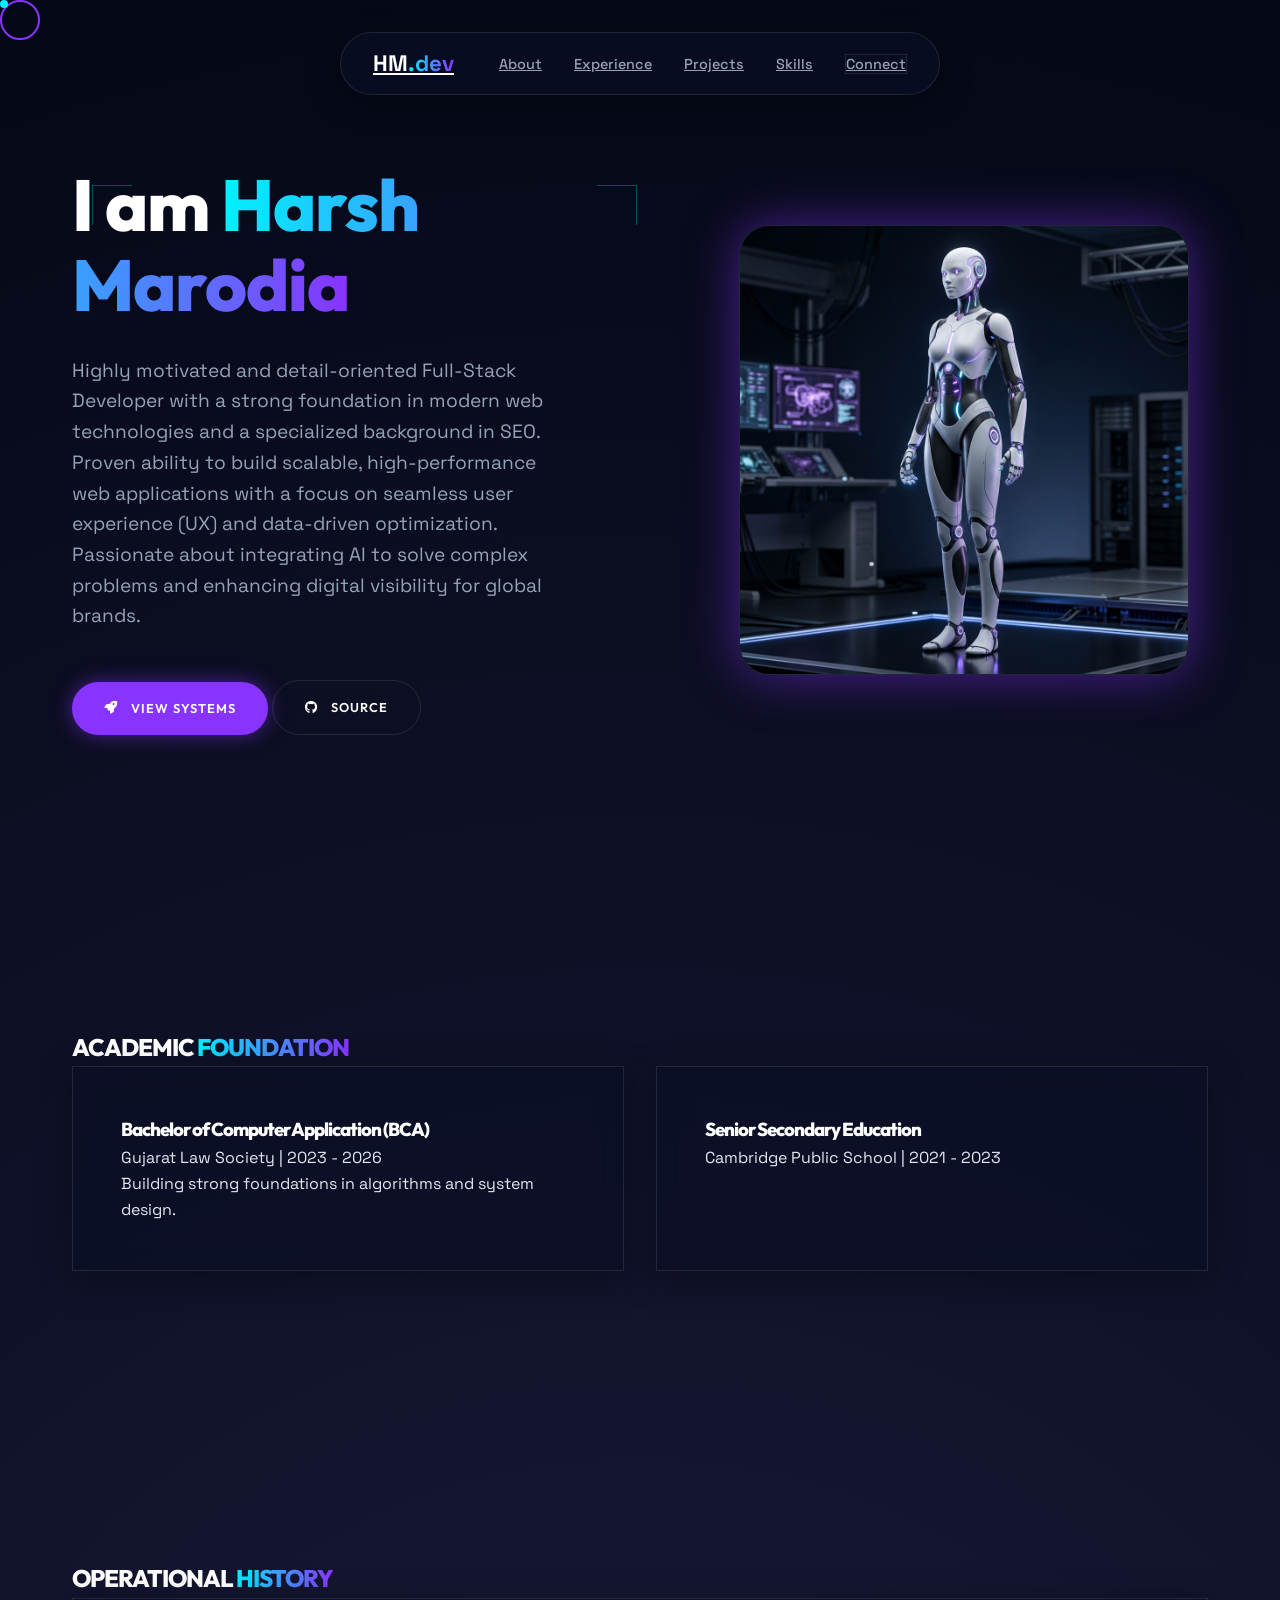
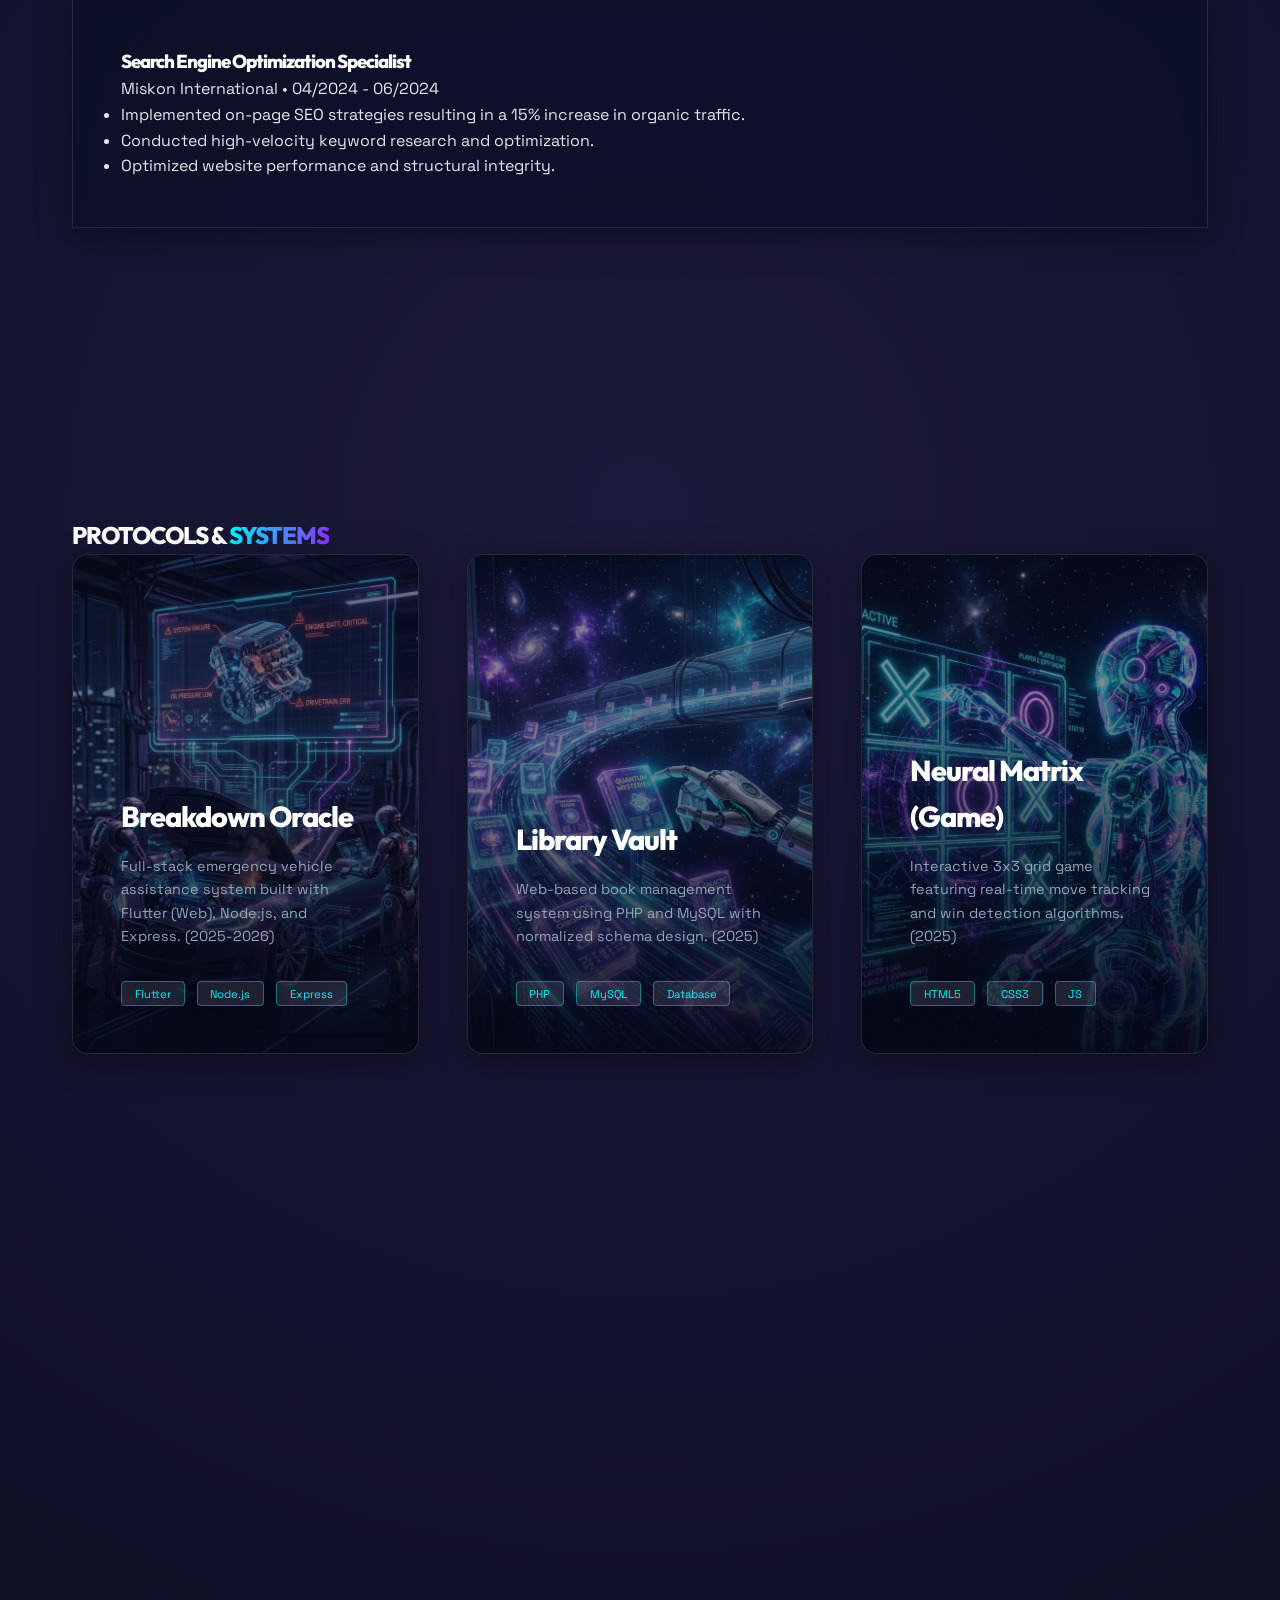
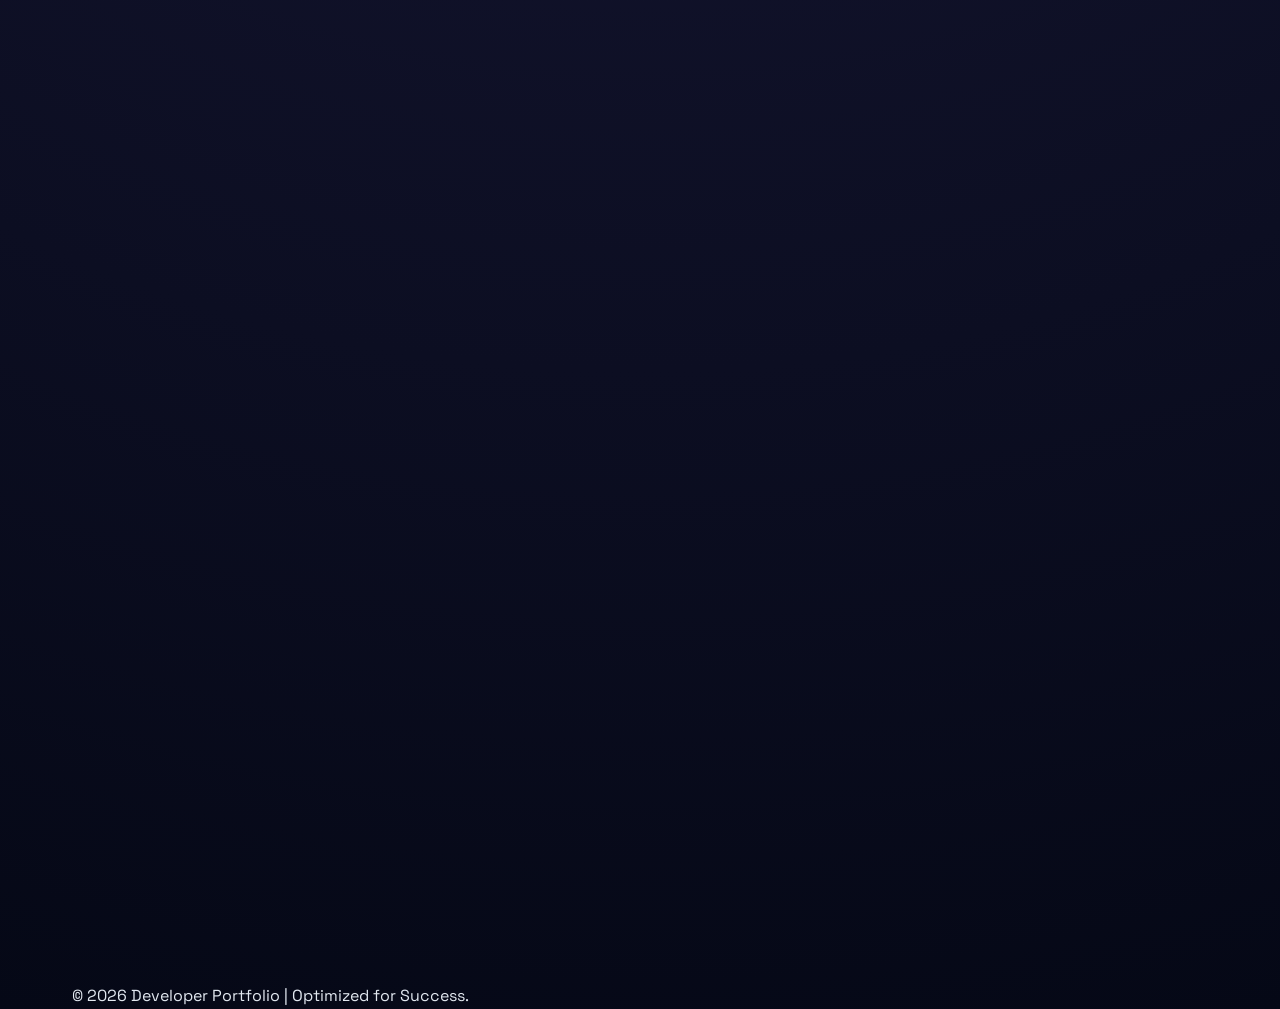
==== commit abae851e: "Update index.html" ====
--- a/index.html
+++ b/index.html
@@ -6,13 +6,12 @@
     <title>Harsh Marodia | AI-Powered Software Developer & Full Stack Engineer</title>
     
     <!-- Primary SEO -->
-    <meta name="title" content="Harsh Marodia | AI-Powered Software Developer & Full Stack Engineer">
+    <meta name="title" content="Harsh Marodia | AI-Powered Software Developer">
     <meta name="description" content="Official Portfolio of Harsh Marodia. A visionary Software Developer specializing in AI integration, Full-Stack systems, and high-performance Web/Mobile applications.">
-    <meta name="keywords" content="Harsh Marodia, Software Developer, AI Engineer, Full Stack Developer, Ahmedabad, Flutter, Node.js, PHP, Portfolio, Harsh Marodia Portfolio">
+    <meta name="keywords" content="Harsh Marodia, Software Developer, AI Engineer, Full Stack Developer, Ahmedabad, Flutter, Node.js, PHP, Portfolio">
     <meta name="author" content="Harsh Marodia">
-    <link rel="canonical" href="https://harshmarodia.github.io/HarshMarodia-portfolio/">
-
-       <!-- Open Graph / Facebook -->
+
+    <!-- Open Graph / Facebook -->
     <meta property="og:type" content="website">
     <meta property="og:url" content="https://github.com/Harshmarodia/harsh-marodia">
     <meta property="og:title" content="Harsh Marodia | AI-Powered Software Developer">
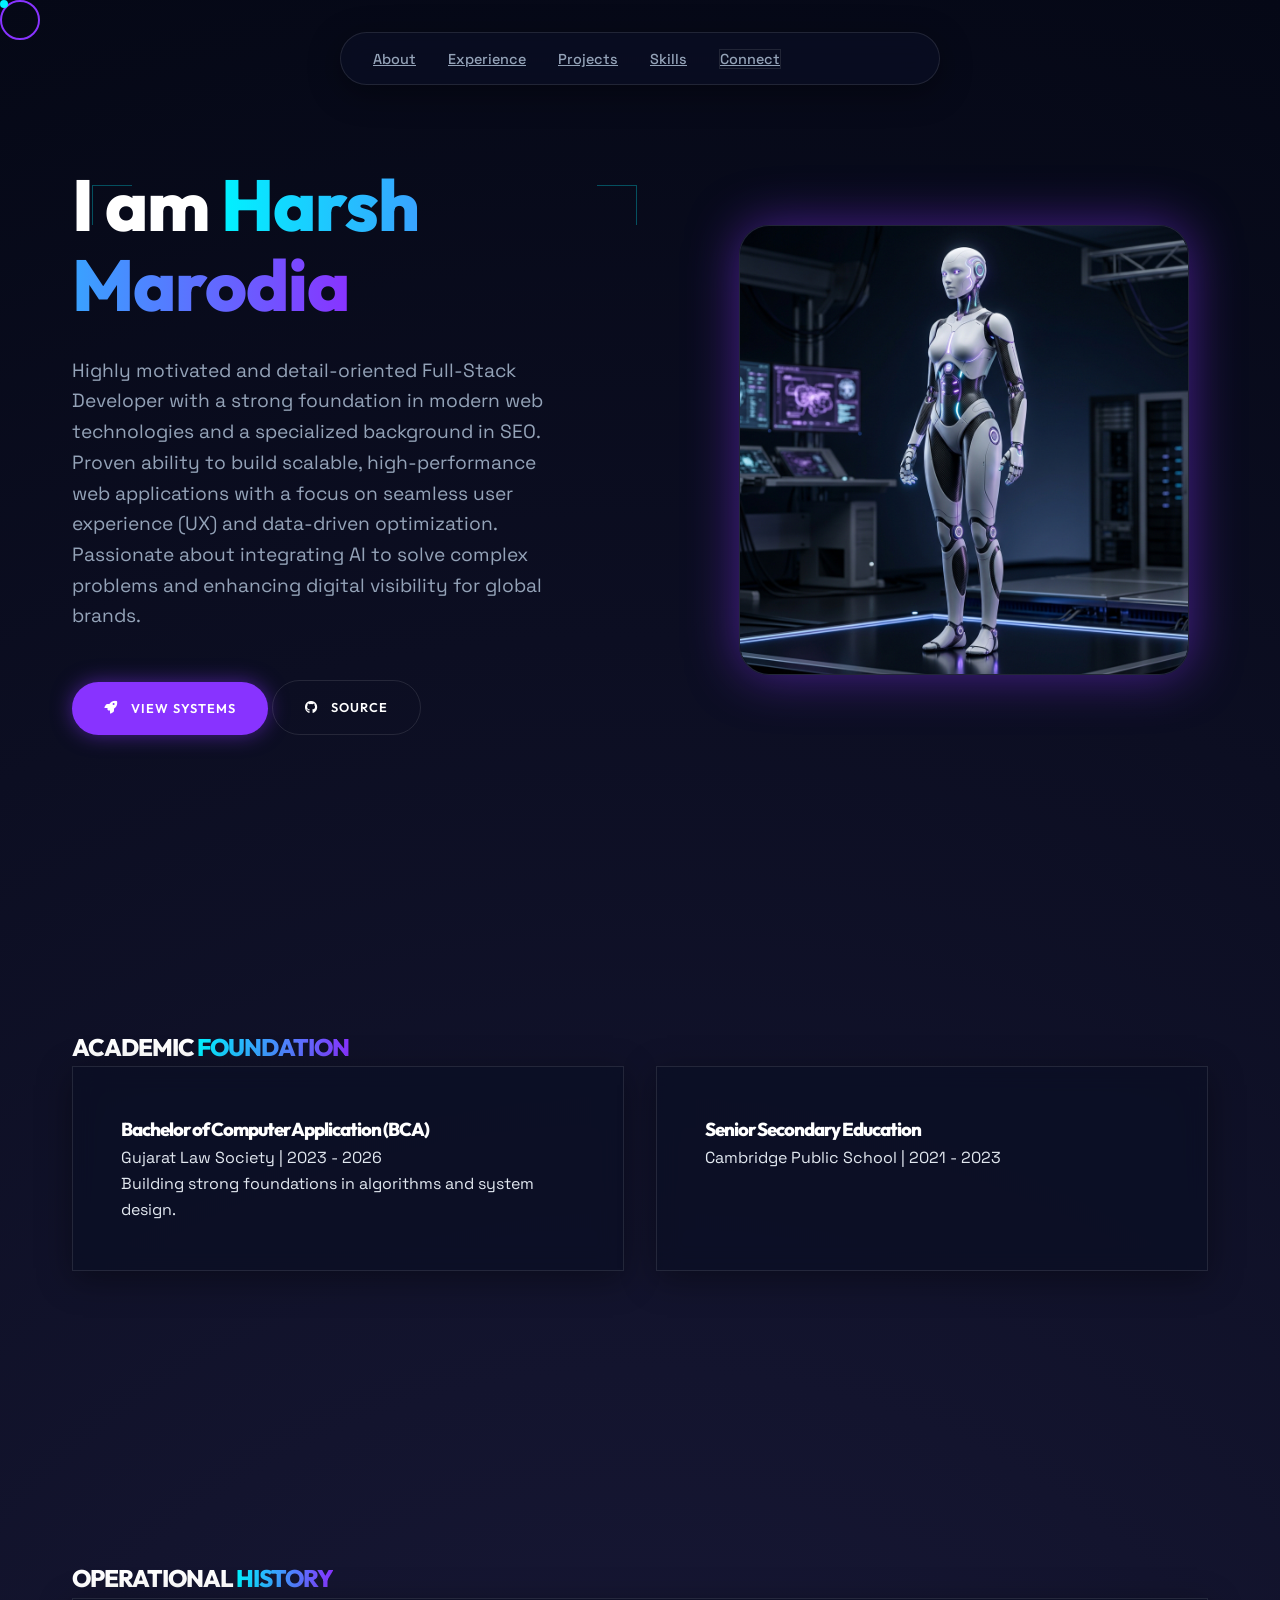
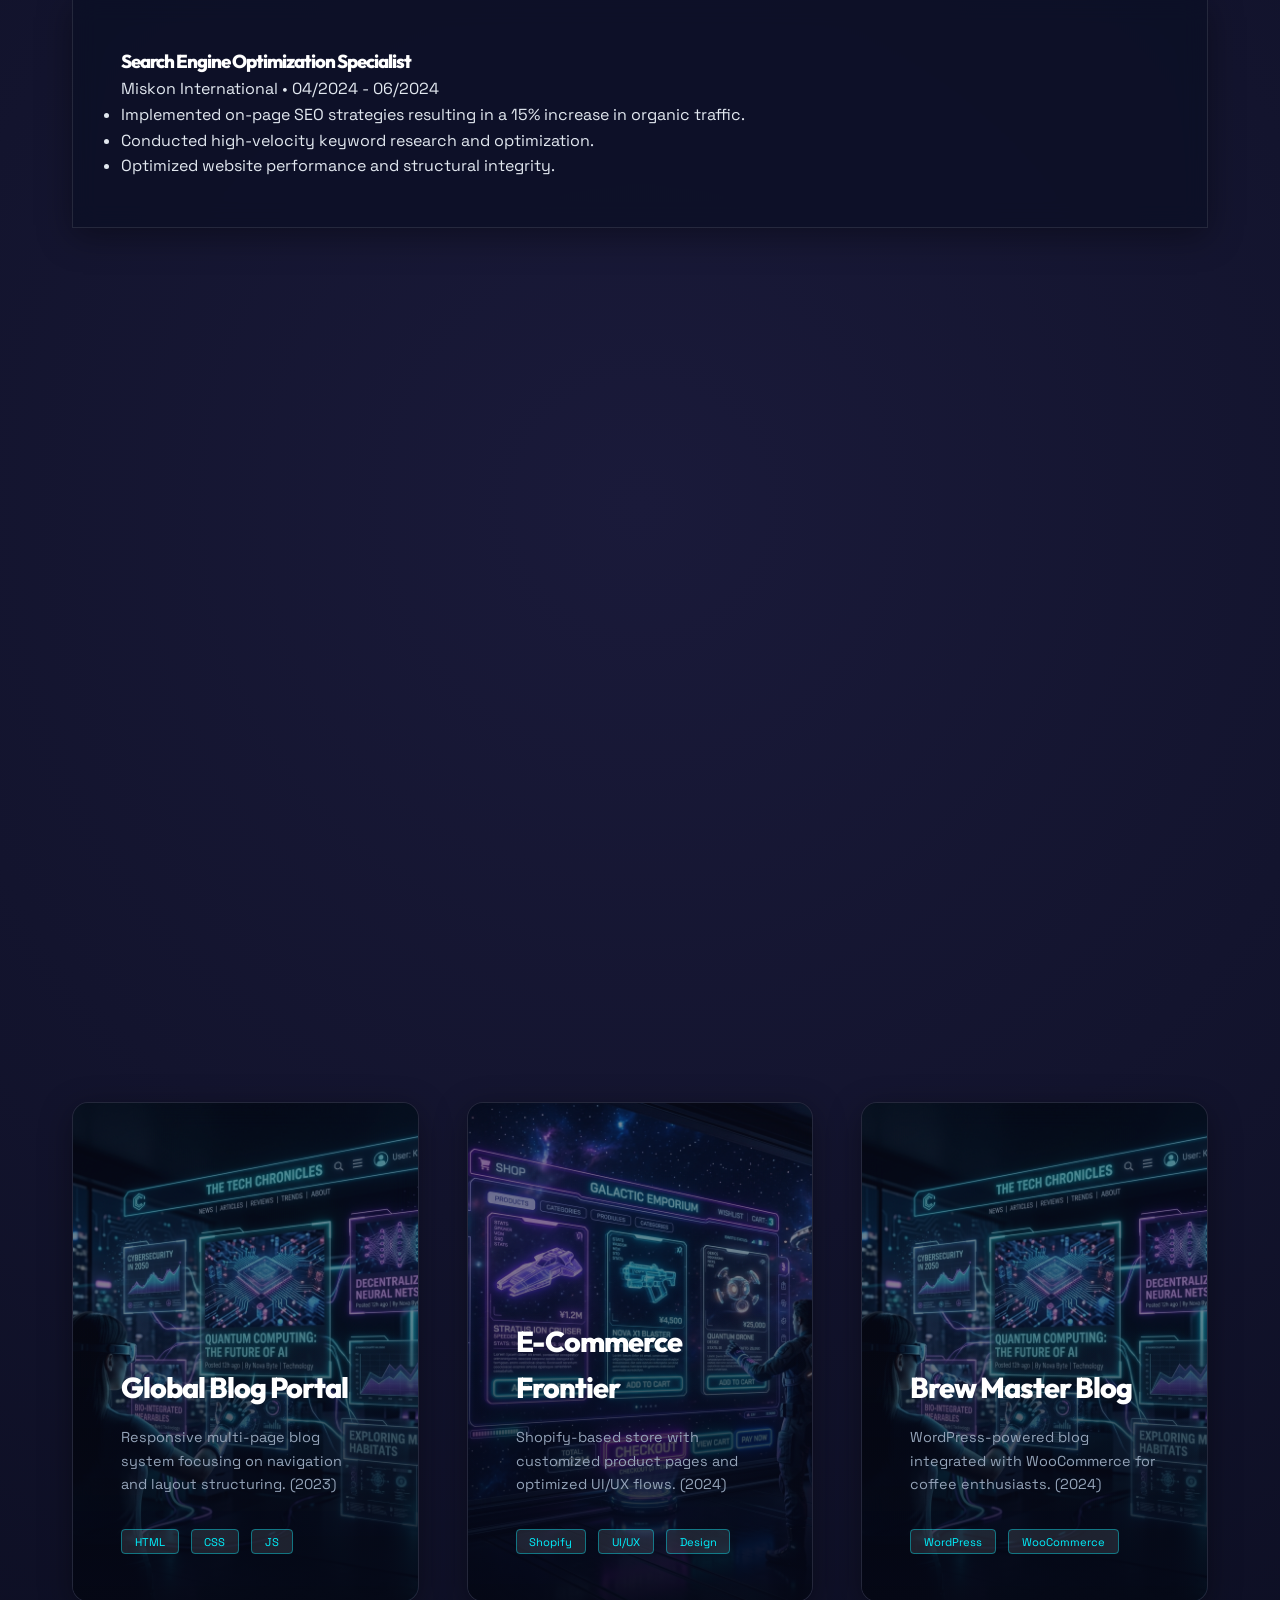
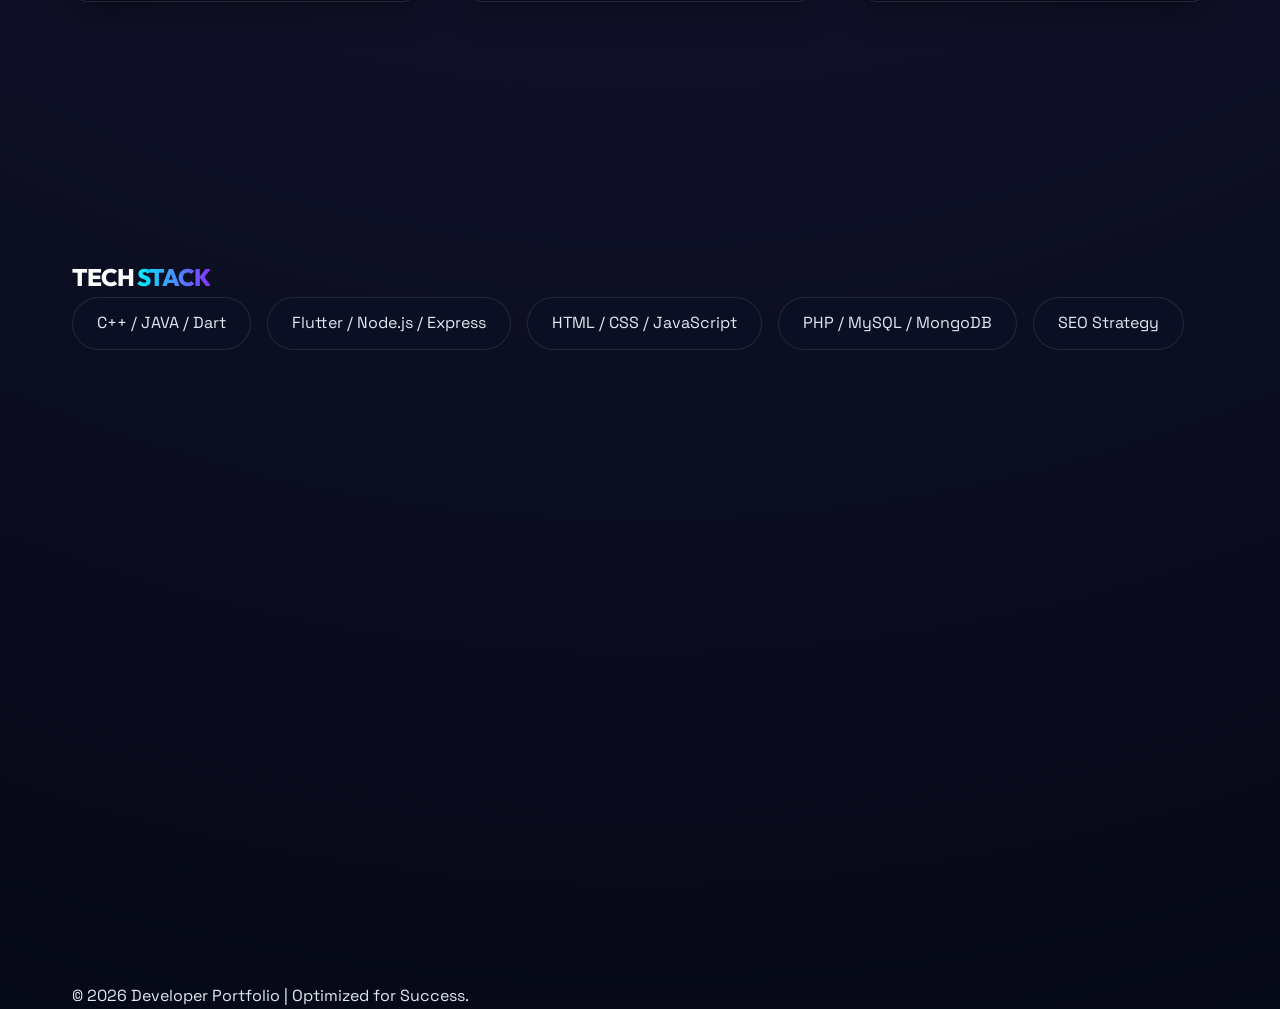
==== commit b7763ad3: "Update index.html" ====
--- a/index.html
+++ b/index.html
@@ -66,7 +66,7 @@
     <!-- Navigation -->
     <nav class="navbar glass" id="navbar">
         <div class="nav-container">
-            <a href="#home" class="logo">HM<span class="gradient-text">.dev</span></a>
+            <!-- <a href="#home" class="logo">HM<span class="gradient-text">.dev</span></a> -->
             <ul class="nav-links" id="nav-links">
                 <li><a href="#about">About</a></li>
                 <li><a href="#experience">Experience</a></li>
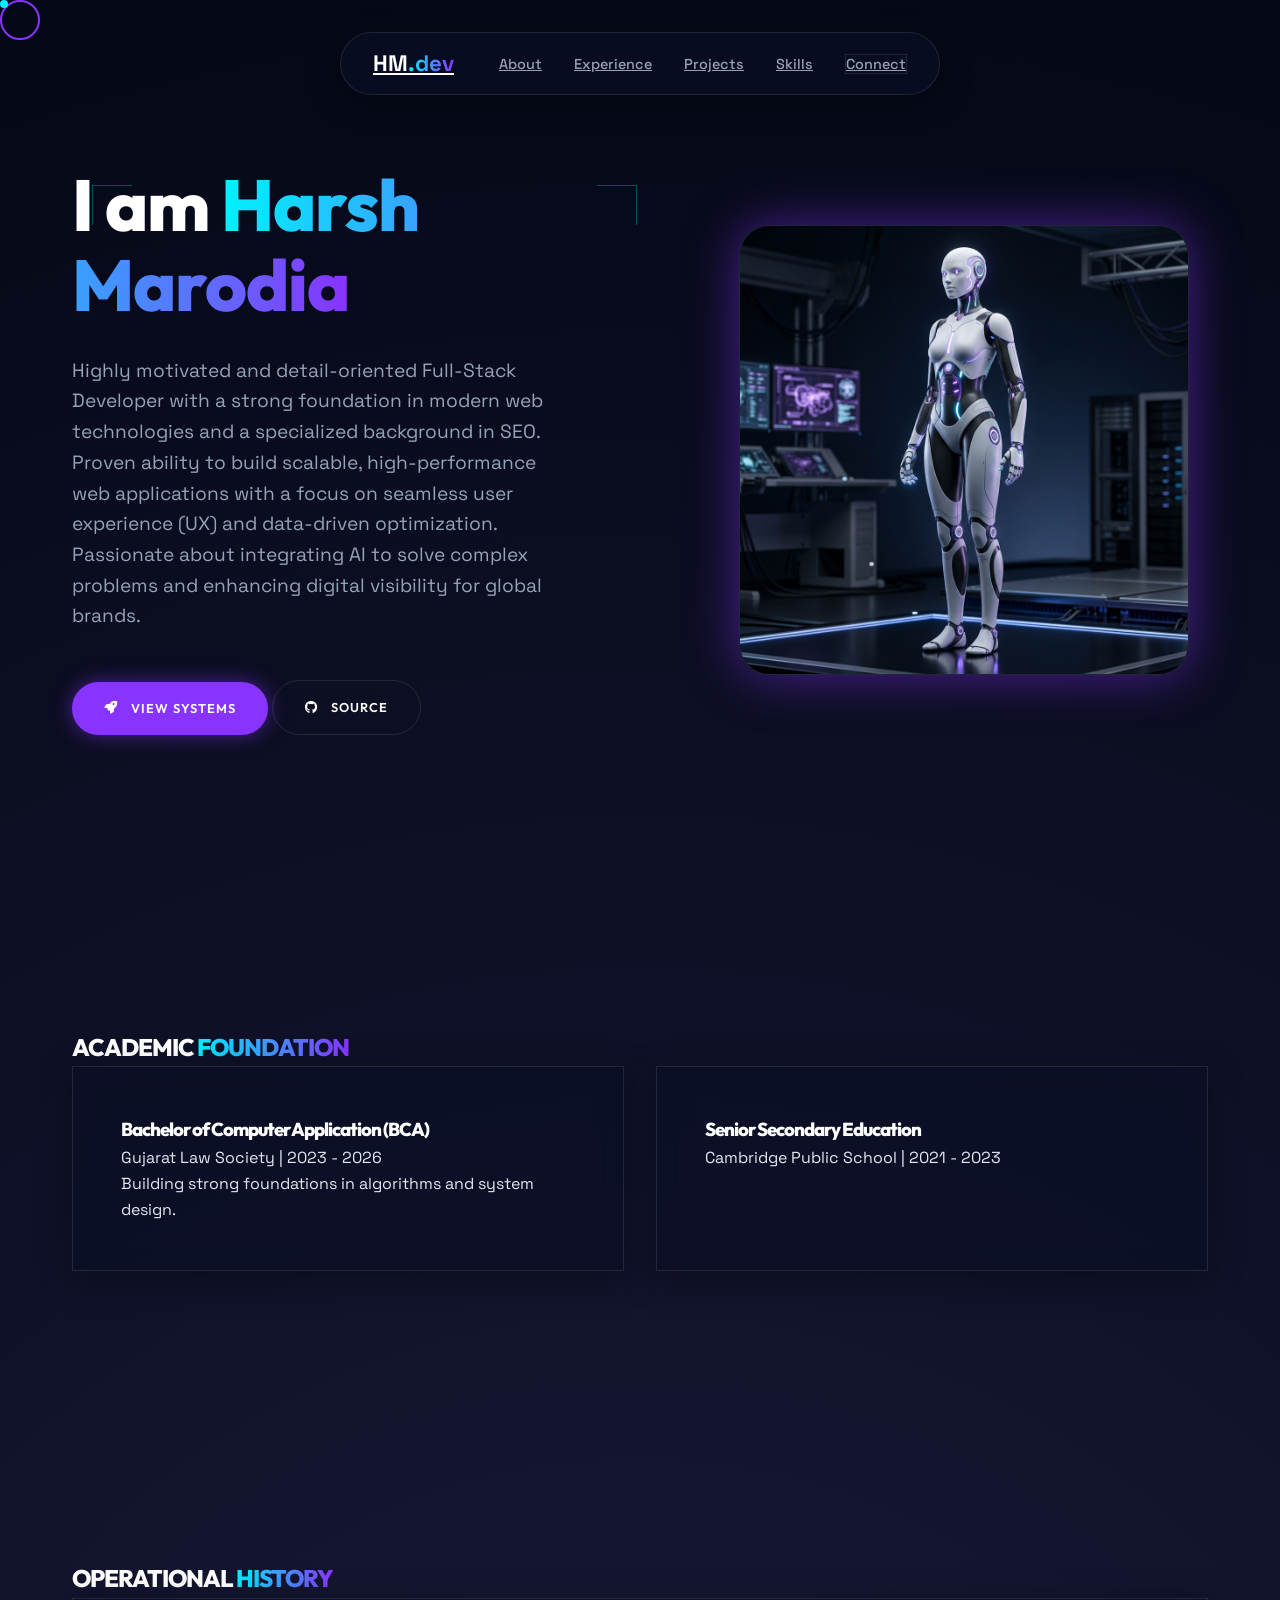
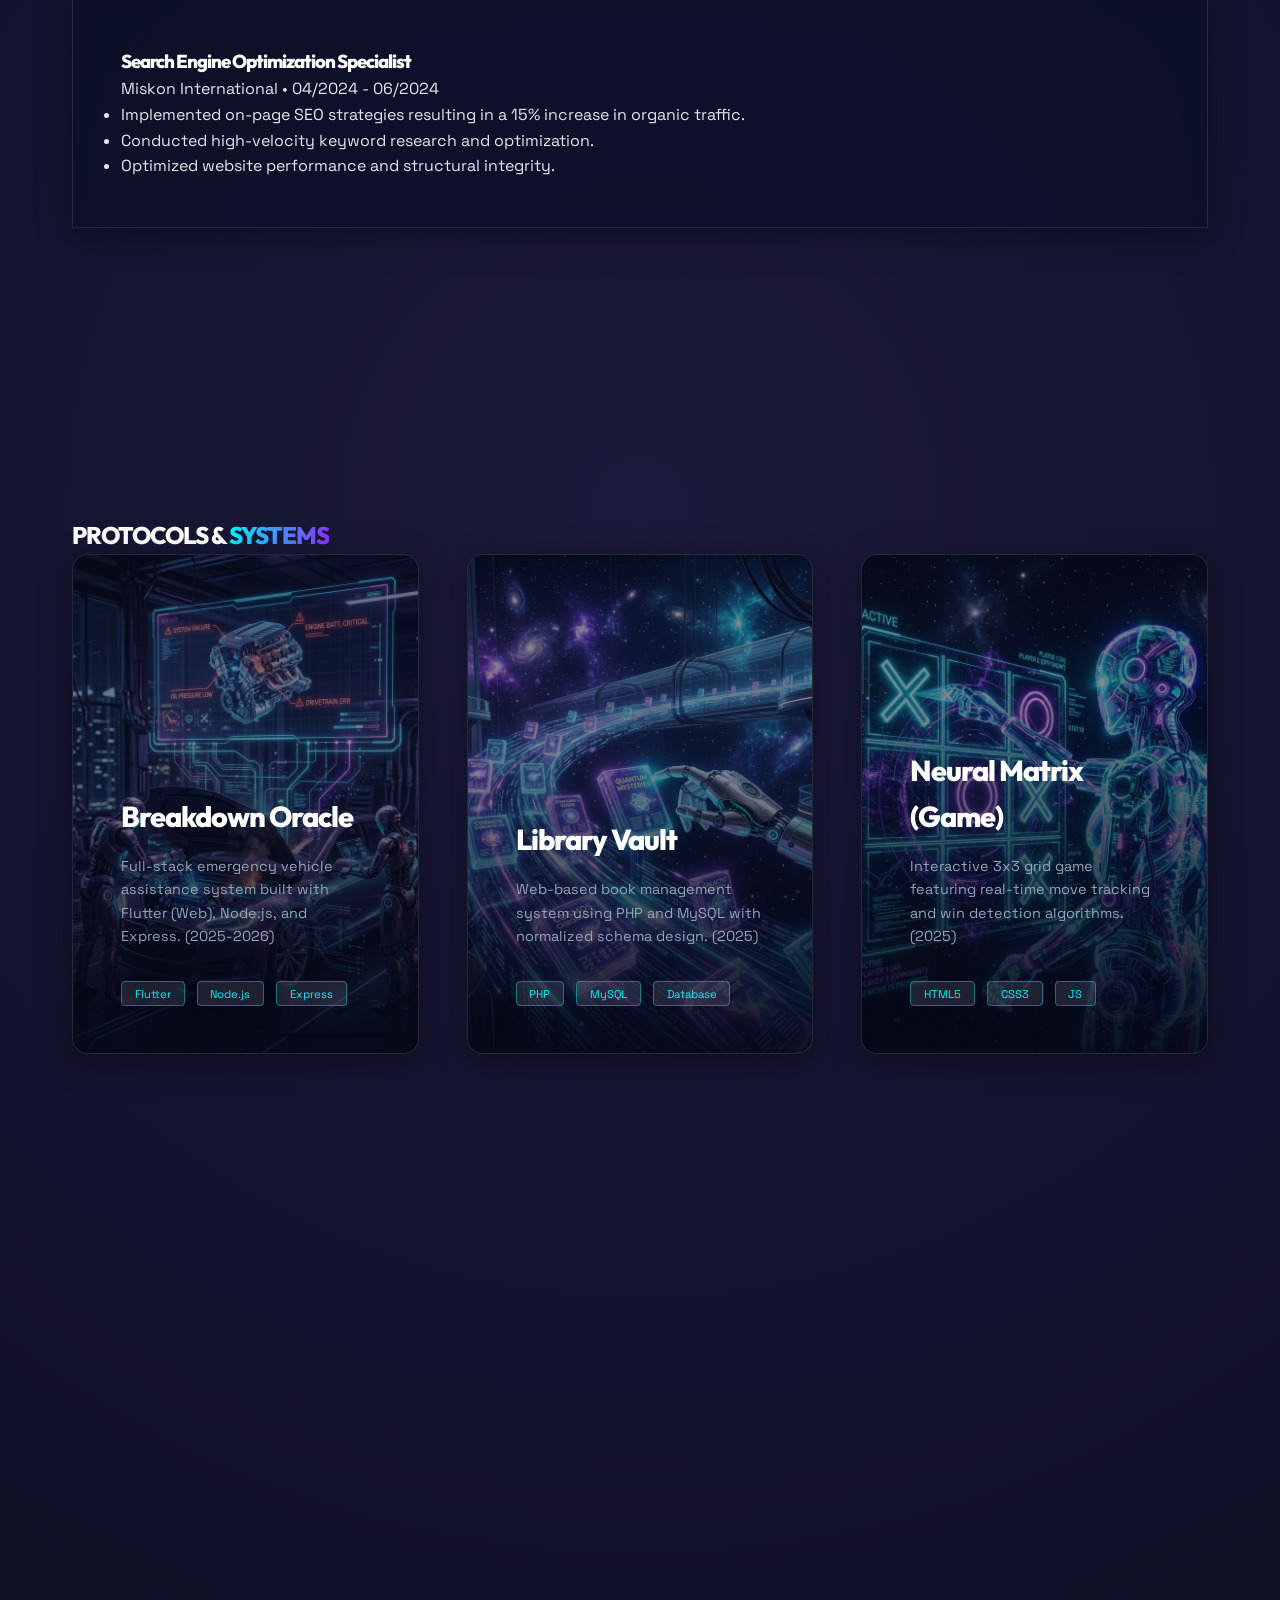
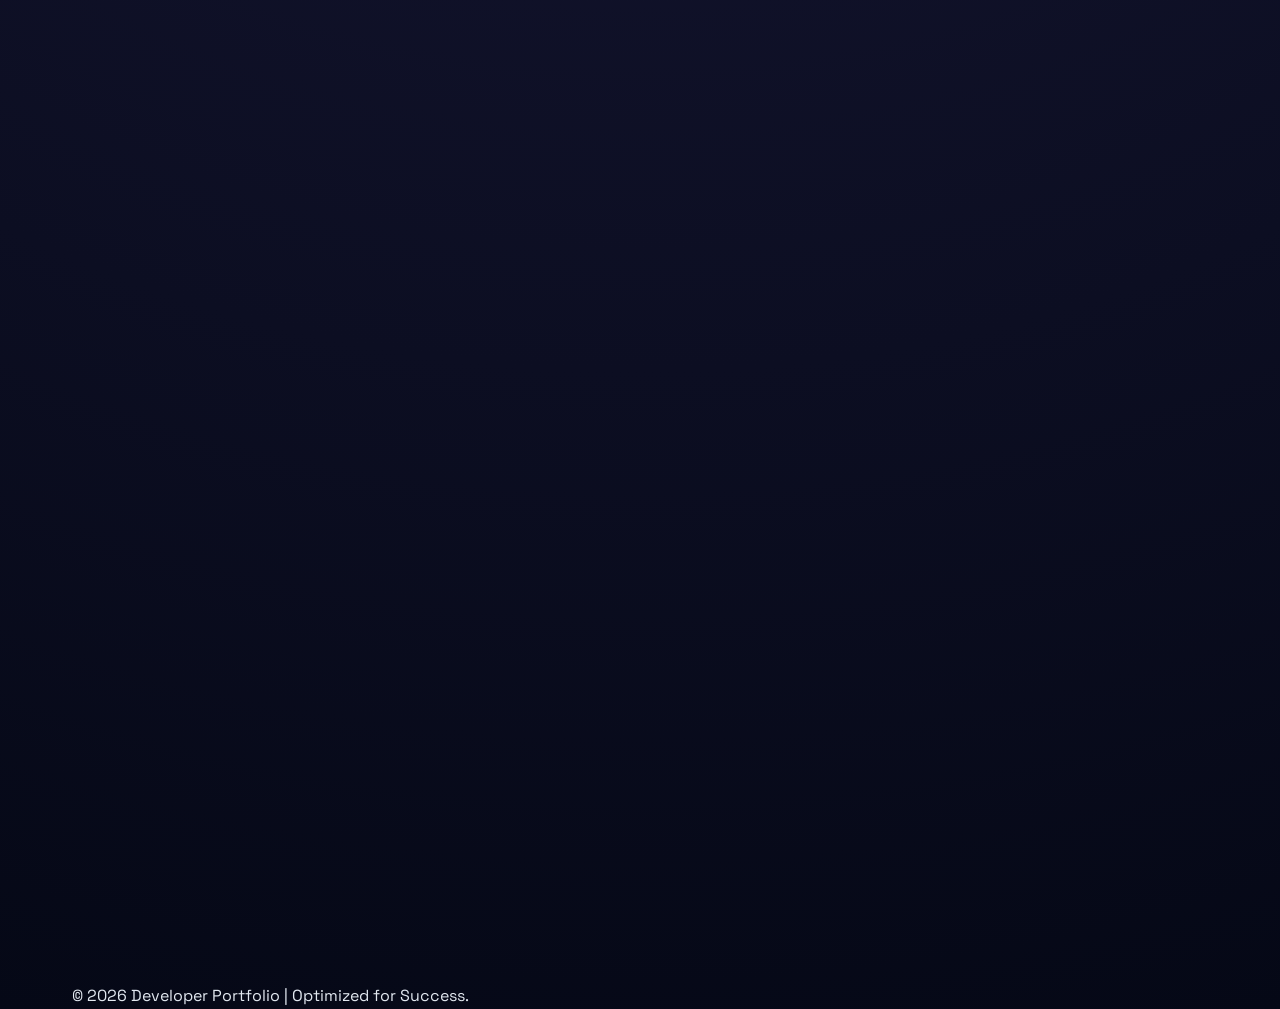
==== commit 98a54a90: "Update index.html" ====
--- a/index.html
+++ b/index.html
@@ -66,7 +66,7 @@
     <!-- Navigation -->
     <nav class="navbar glass" id="navbar">
         <div class="nav-container">
-            <!-- <a href="#home" class="logo">HM<span class="gradient-text">.dev</span></a> -->
+            <a href="#home" class="logo">HM<span class="gradient-text">.dev</span></a>
             <ul class="nav-links" id="nav-links">
                 <li><a href="#about">About</a></li>
                 <li><a href="#experience">Experience</a></li>
